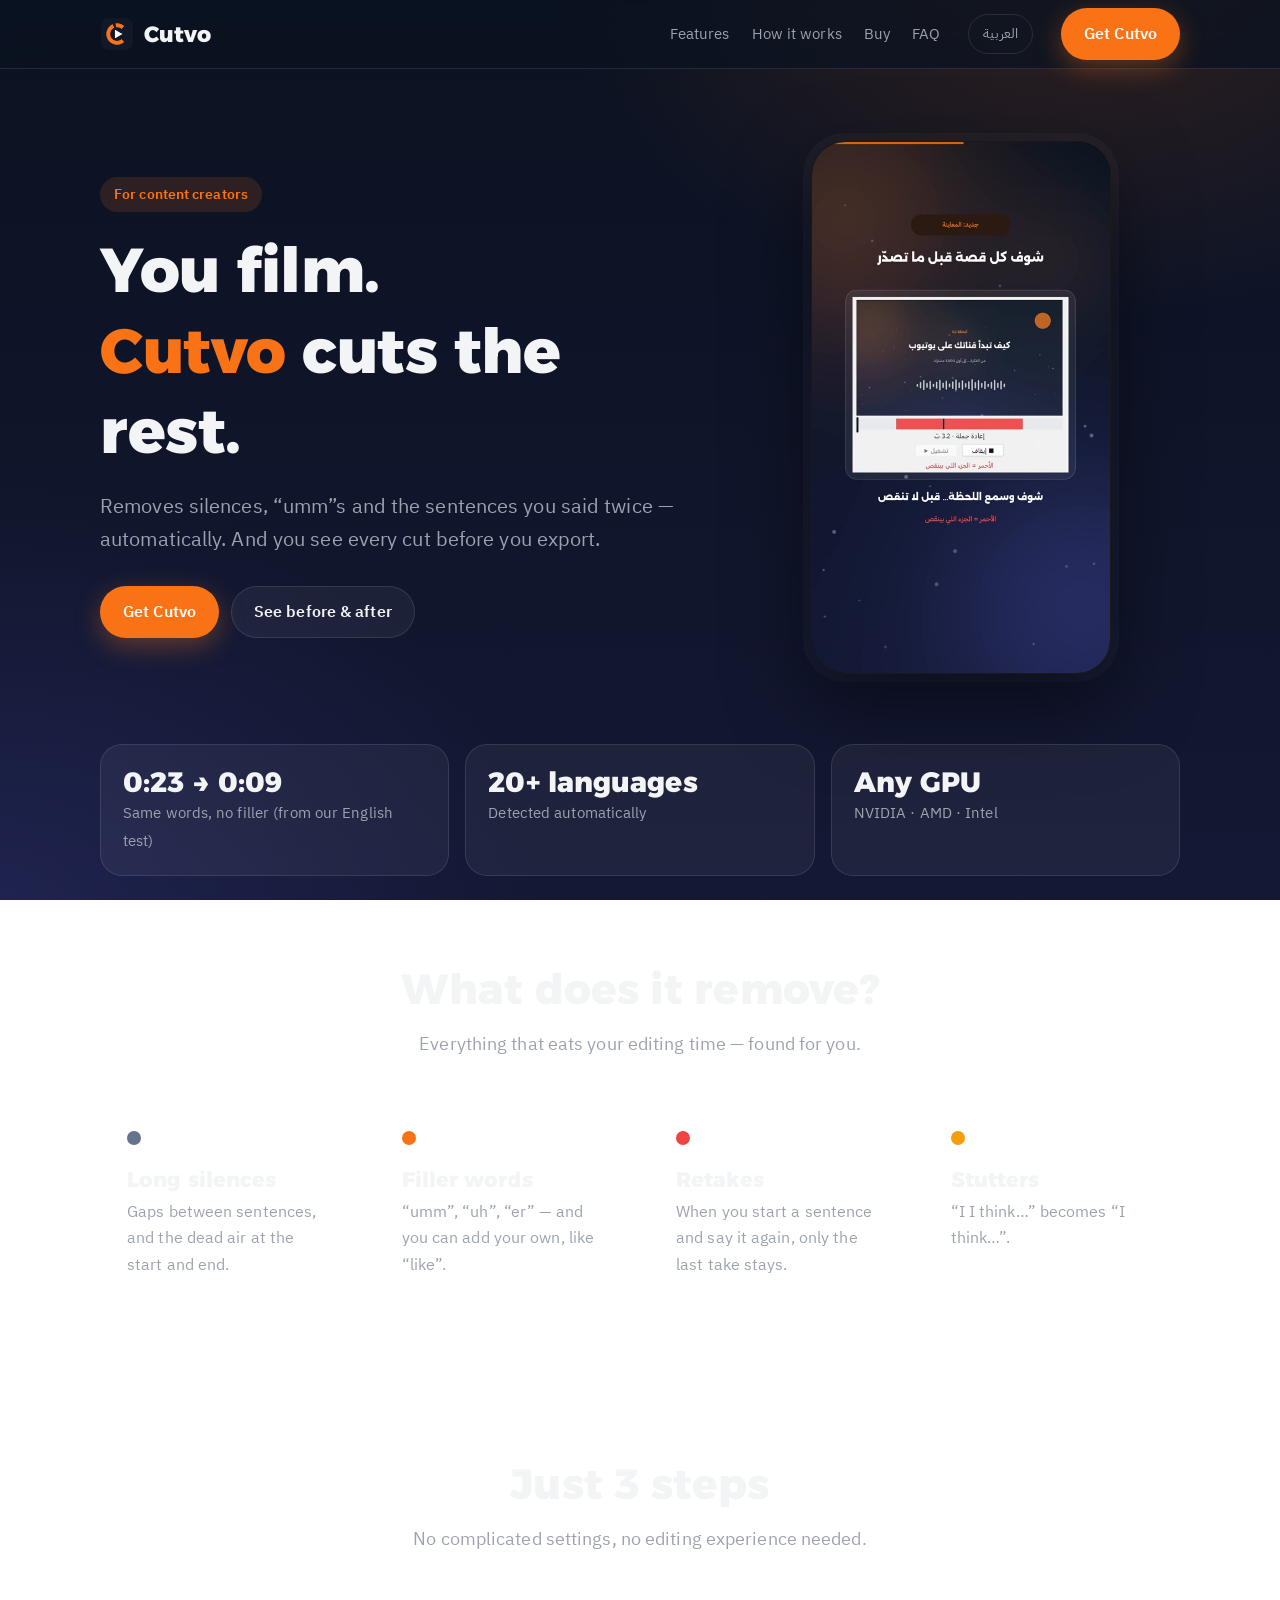
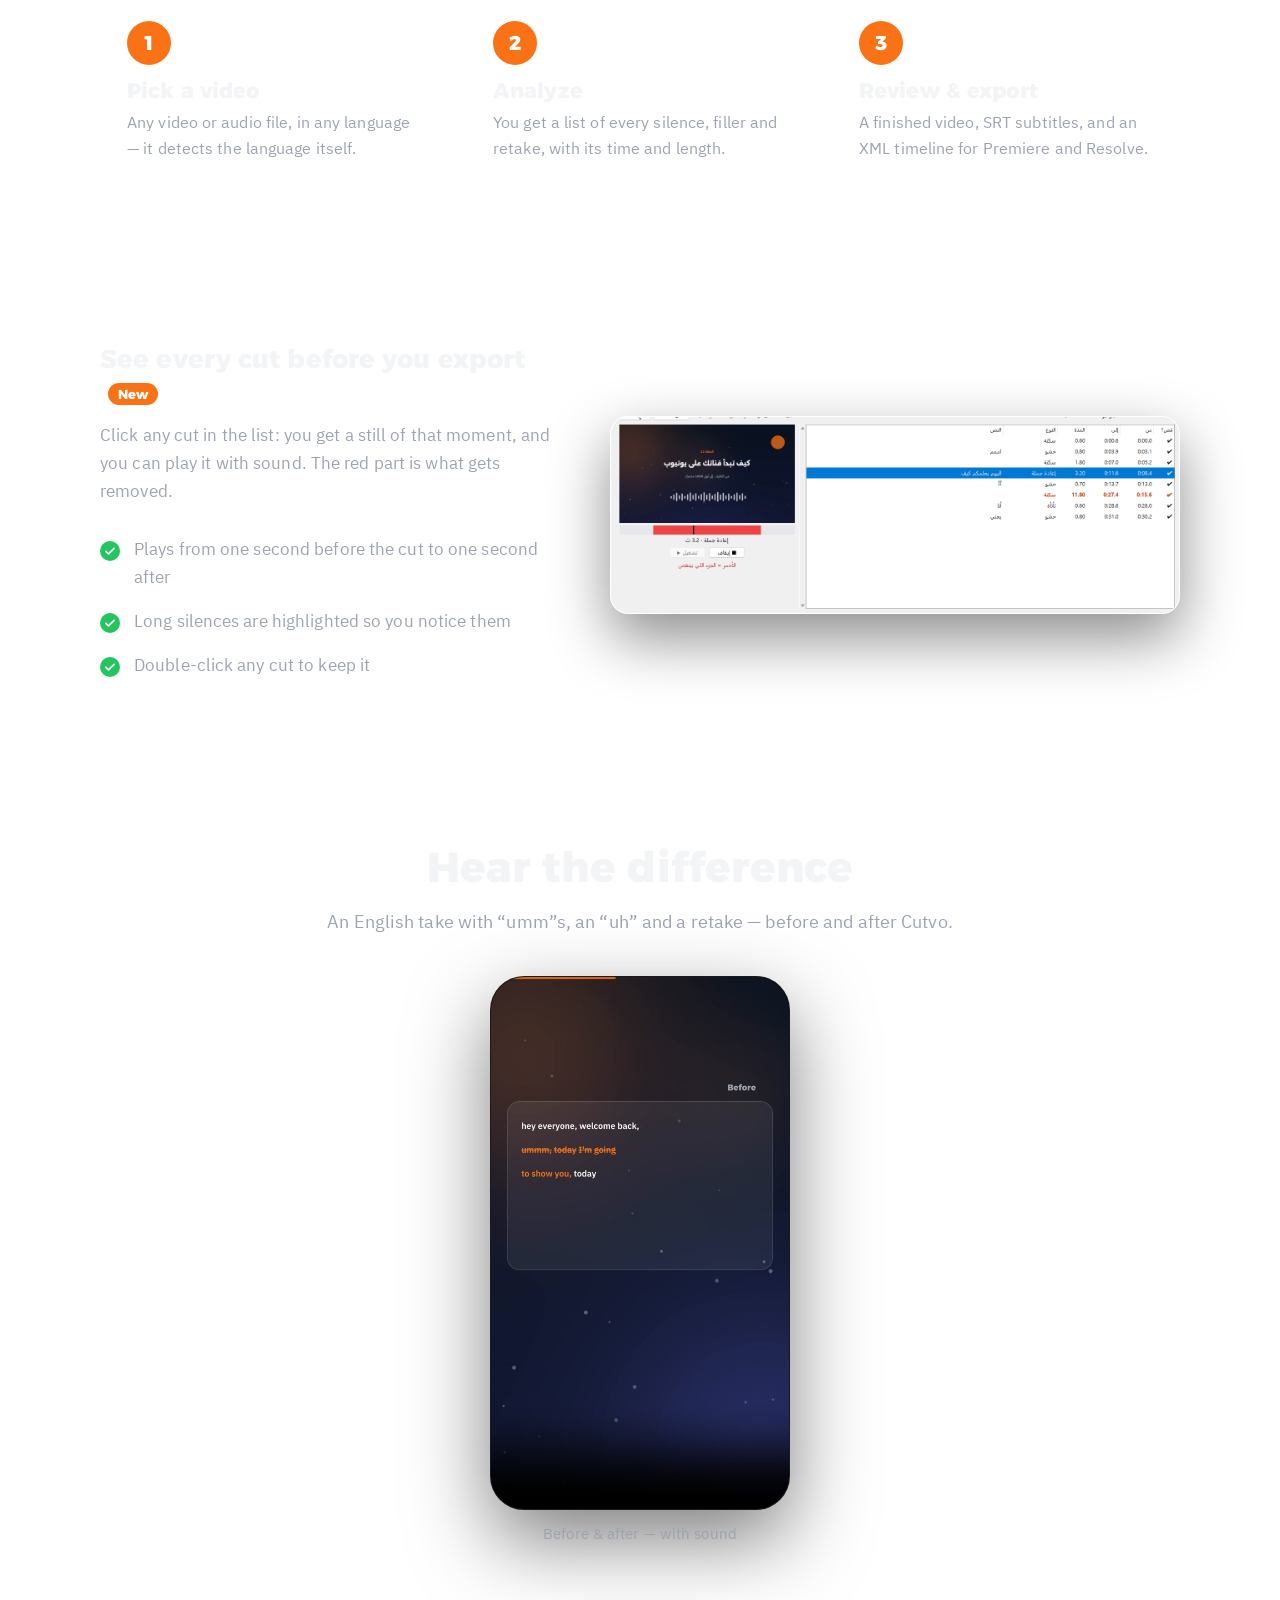
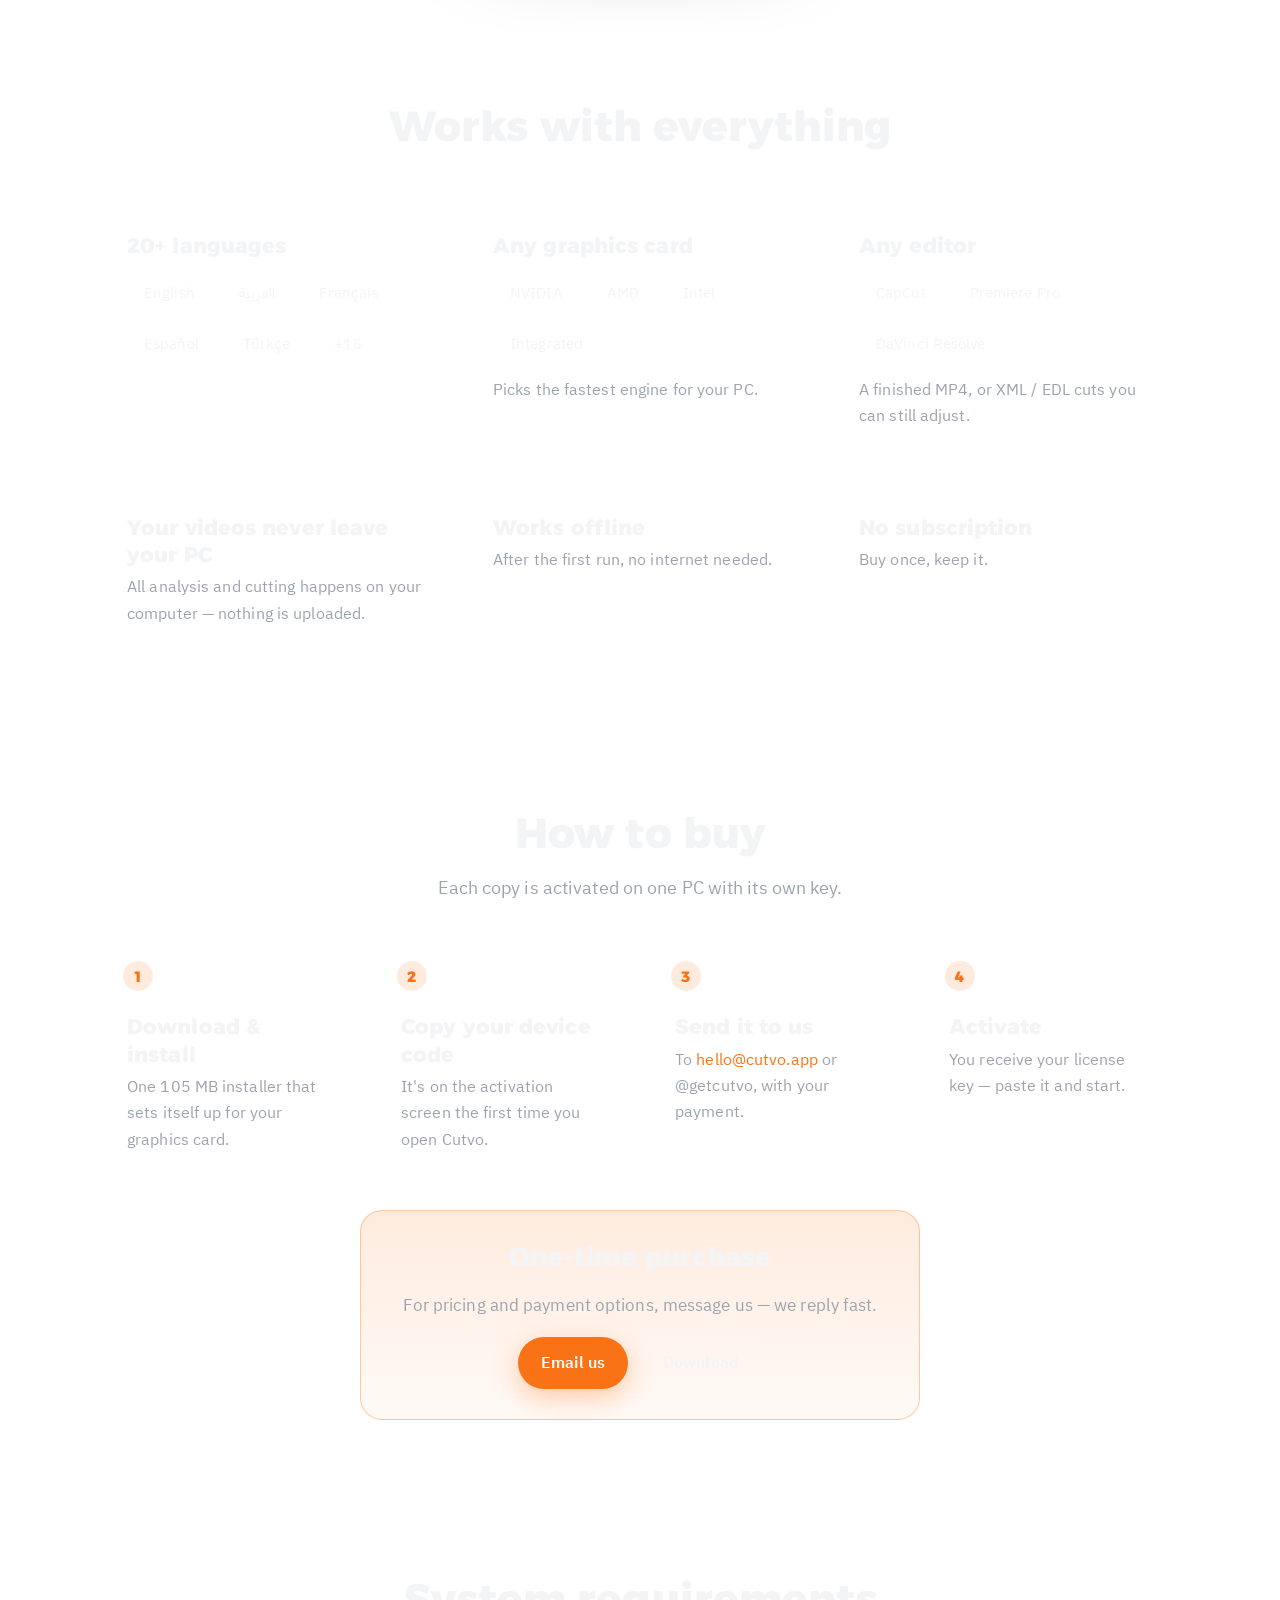
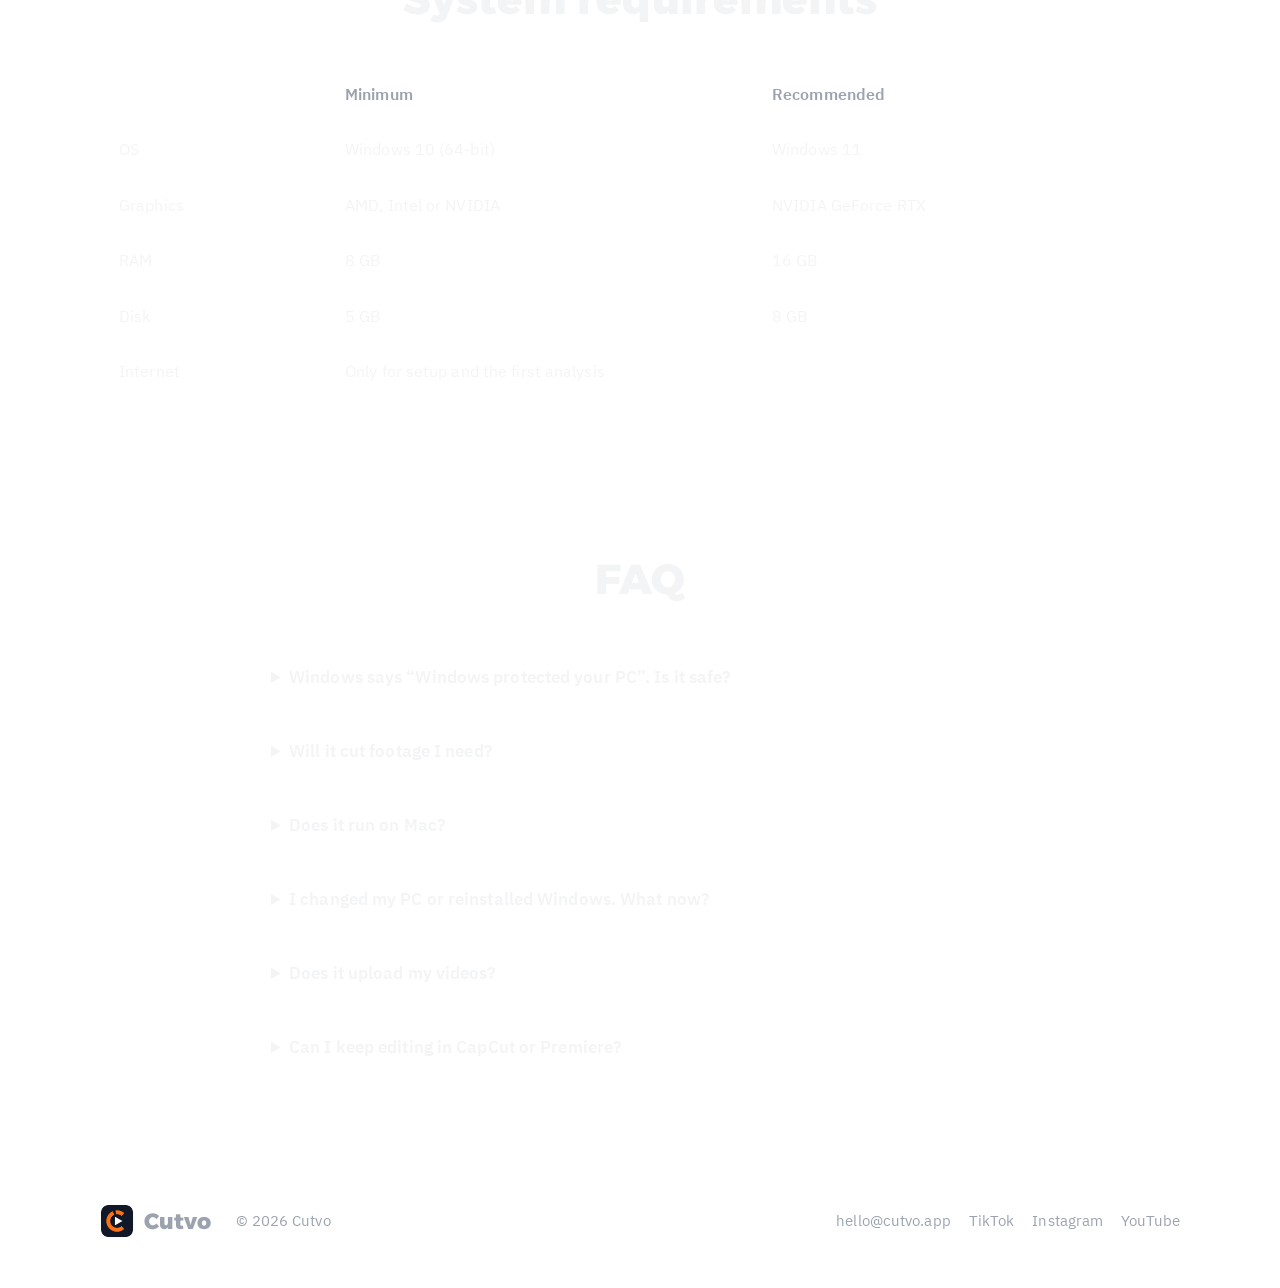
==== en/index.html @ 93240183 "Add files via upload" ====
<!doctype html>
<html lang="en" dir="ltr">
<head>
<meta charset="utf-8">
<meta name="viewport" content="width=device-width, initial-scale=1">
<title>Cutvo — Automatic Video Cutter</title>
<meta name="description" content="Cutvo removes silences, filler words and repeated takes from your videos automatically — and you review every cut before exporting. Windows, 20+ languages.">
<link rel="icon" href="../assets/img/favicon.png">
<meta property="og:title" content="Cutvo — Automatic Video Cutter">
<meta property="og:description" content="Removes silences, “umm”s and repeated takes from your videos automatically.">
<meta property="og:image" content="../assets/img/poster-full.jpg">
<link rel="stylesheet" href="../assets/site.css">
<link rel="alternate" hreflang="ar" href="https://cutvo.app/">
<link rel="alternate" hreflang="en" href="https://cutvo.app/en/">
<link rel="alternate" hreflang="x-default" href="https://cutvo.app/">
<style>
  /* Latin text reads tighter than Arabic */
  body { line-height: 1.65; letter-spacing: .1px; }
  .hero h1 { letter-spacing: -.5px; }
</style>
</head>
<body>

<header>
  <div class="wrap bar">
    <a class="brand" href="./"><img src="../assets/img/icon.png" alt="">Cutvo</a>
    <nav>
      <a href="#features">Features</a>
      <a href="#how">How it works</a>
      <a href="#buy">Buy</a>
      <a href="#faq">FAQ</a>
    </nav>
    <a class="lang" href="../" hreflang="ar" lang="ar" data-lang="ar">العربية</a>
    <a class="btn btn-primary" href="#buy">Get Cutvo</a>
  </div>
</header>

<main>
  <div class="wrap">
    <div class="hero">
      <div>
        <span class="badge">For content creators</span>
        <h1>You film.<br><span class="orange">Cutvo</span> cuts the rest.</h1>
        <p class="lead">Removes silences, “umm”s and the sentences you said twice — automatically. And you see every cut before you export.</p>
        <div class="cta">
          <a class="btn btn-primary" href="#buy">Get Cutvo</a>
          <a class="btn btn-ghost" href="#demo">See before &amp; after</a>
        </div>
      </div>
      <div class="phone">
        <video src="../assets/video/cutvo-full.mp4" poster="../assets/img/poster-full.jpg" autoplay muted loop playsinline></video>
      </div>
    </div>

    <div class="stats">
      <div class="stat"><b>0:23 → 0:09</b><span>Same words, no filler (from our English test)</span></div>
      <div class="stat"><b>20+ languages</b><span>Detected automatically</span></div>
      <div class="stat"><b>Any GPU</b><span>NVIDIA · AMD · Intel</span></div>
    </div>
  </div>

  <section id="features">
    <div class="wrap">
      <div class="head">
        <h2>What does it remove?</h2>
        <p>Everything that eats your editing time — found for you.</p>
      </div>
      <div class="grid g4">
        <div class="card"><span class="dot" style="background:var(--slate)"></span><h3>Long silences</h3><p>Gaps between sentences, and the dead air at the start and end.</p></div>
        <div class="card"><span class="dot" style="background:var(--orange)"></span><h3>Filler words</h3><p>“umm”, “uh”, “er” — and you can add your own, like “like”.</p></div>
        <div class="card"><span class="dot" style="background:var(--red)"></span><h3>Retakes</h3><p>When you start a sentence and say it again, only the last take stays.</p></div>
        <div class="card"><span class="dot" style="background:#f59e0b"></span><h3>Stutters</h3><p>“I I think…” becomes “I think…”.</p></div>
      </div>
    </div>
  </section>

  <section id="how">
    <div class="wrap">
      <div class="head">
        <h2>Just 3 steps</h2>
        <p>No complicated settings, no editing experience needed.</p>
      </div>
      <div class="grid g3 steps">
        <div class="card"><div class="num">1</div><h3>Pick a video</h3><p>Any video or audio file, in any language — it detects the language itself.</p></div>
        <div class="card"><div class="num">2</div><h3>Analyze</h3><p>You get a list of every silence, filler and retake, with its time and length.</p></div>
        <div class="card"><div class="num">3</div><h3>Review &amp; export</h3><p>A finished video, SRT subtitles, and an XML timeline for Premiere and Resolve.</p></div>
      </div>
    </div>
  </section>

  <section>
    <div class="wrap feature">
      <div>
        <h2>See every cut before you export <span class="new">New</span></h2>
        <p class="muted" style="margin-top:14px">Click any cut in the list: you get a still of that moment, and you can play it with sound. The red part is what gets removed.</p>
        <ul class="ticks">
          <li>Plays from one second before the cut to one second after</li>
          <li>Long silences are highlighted so you notice them</li>
          <li>Double-click any cut to keep it</li>
        </ul>
      </div>
      <div class="shot"><img src="../assets/img/app-preview.png" alt="The cut preview inside Cutvo" loading="lazy"></div>
    </div>
  </section>

  <section id="demo">
    <div class="wrap">
      <div class="head">
        <h2>Hear the difference</h2>
        <p>An English take with “umm”s, an “uh” and a retake — before and after Cutvo.</p>
      </div>
      <div class="videos">
        <figure>
          <div class="phone"><video src="../assets/video/cutvo-languages.mp4" poster="../assets/img/poster-languages.jpg" controls playsinline preload="none"></video></div>
          <figcaption>Before &amp; after — with sound</figcaption>
        </figure>
      </div>
    </div>
  </section>

  <section>
    <div class="wrap">
      <div class="head"><h2>Works with everything</h2></div>
      <div class="grid g3">
        <div class="card"><h3>20+ languages</h3><div class="chips"><span class="chip">English</span><span class="chip">العربية</span><span class="chip">Français</span><span class="chip">Español</span><span class="chip">Türkçe</span><span class="chip">+15</span></div></div>
        <div class="card"><h3>Any graphics card</h3><div class="chips"><span class="chip">NVIDIA</span><span class="chip">AMD</span><span class="chip">Intel</span><span class="chip">Integrated</span></div><p style="margin-top:12px">Picks the fastest engine for your PC.</p></div>
        <div class="card"><h3>Any editor</h3><div class="chips"><span class="chip">CapCut</span><span class="chip">Premiere Pro</span><span class="chip">DaVinci Resolve</span></div><p style="margin-top:12px">A finished MP4, or XML / EDL cuts you can still adjust.</p></div>
      </div>
      <div class="grid g3" style="margin-top:18px">
        <div class="card"><h3>Your videos never leave your PC</h3><p>All analysis and cutting happens on your computer — nothing is uploaded.</p></div>
        <div class="card"><h3>Works offline</h3><p>After the first run, no internet needed.</p></div>
        <div class="card"><h3>No subscription</h3><p>Buy once, keep it.</p></div>
      </div>
    </div>
  </section>

  <section id="buy">
    <div class="wrap">
      <div class="head">
        <h2>How to buy</h2>
        <p>Each copy is activated on one PC with its own key.</p>
      </div>
      <div class="buy">
        <div class="card"><h3>Download &amp; install</h3><p>One 105 MB installer that sets itself up for your graphics card.</p></div>
        <div class="card"><h3>Copy your device code</h3><p>It's on the activation screen the first time you open Cutvo.</p></div>
        <div class="card"><h3>Send it to us</h3><p>To <a class="orange" href="mailto:hello@cutvo.app">hello@cutvo.app</a> or @getcutvo, with your payment.</p></div>
        <div class="card"><h3>Activate</h3><p>You receive your license key — paste it and start.</p></div>
      </div>
      <div class="price">
        <h3>One-time purchase</h3>
        <p class="muted">For pricing and payment options, message us — we reply fast.</p>
        <div class="cta" style="justify-content:center;margin-top:16px">
          <a class="btn btn-primary" href="mailto:hello@cutvo.app?subject=Cutvo%20order">Email us</a>
          <a class="btn btn-ghost" href="https://github.com/cutvo/cutvo/releases/latest/download/Cutvo-Setup.exe">Download</a>
        </div>
      </div>
    </div>
  </section>

  <section>
    <div class="wrap">
      <div class="head"><h2>System requirements</h2></div>
      <table>
        <tr><th></th><th>Minimum</th><th>Recommended</th></tr>
        <tr><td>OS</td><td>Windows 10 (64-bit)</td><td>Windows 11</td></tr>
        <tr><td>Graphics</td><td>AMD, Intel or NVIDIA</td><td>NVIDIA GeForce RTX</td></tr>
        <tr><td>RAM</td><td>8 GB</td><td>16 GB</td></tr>
        <tr><td>Disk</td><td>5 GB</td><td>8 GB</td></tr>
        <tr><td>Internet</td><td colspan="2">Only for setup and the first analysis</td></tr>
      </table>
    </div>
  </section>

  <section id="faq">
    <div class="wrap" style="max-width:820px">
      <div class="head"><h2>FAQ</h2></div>
      <details><summary>Windows says “Windows protected your PC”. Is it safe?</summary><p>Yes. The message appears because Cutvo is new. Click “More info”, then “Run anyway”.</p></details>
      <details><summary>Will it cut footage I need?</summary><p>Cutvo only suggests cuts — you preview each one and can keep any of them before exporting.</p></details>
      <details><summary>Does it run on Mac?</summary><p>Windows 10 and 11 only, for now.</p></details>
      <details><summary>I changed my PC or reinstalled Windows. What now?</summary><p>Send us your new device code and we'll send a key for it.</p></details>
      <details><summary>Does it upload my videos?</summary><p>No. Everything happens on your PC. The internet is only used once, to download the speech-recognition model.</p></details>
      <details><summary>Can I keep editing in CapCut or Premiere?</summary><p>Of course — export the cut video (plus SRT subtitles), or an XML timeline for Premiere and Resolve.</p></details>
    </div>
  </section>
</main>

<footer>
  <div class="wrap foot">
    <a class="brand" href="./"><img src="../assets/img/icon.png" alt="">Cutvo</a>
    <span>© 2026 Cutvo</span>
    <div class="links">
      <a href="mailto:hello@cutvo.app">hello@cutvo.app</a>
      <a href="https://www.tiktok.com/@getcutvo" target="_blank" rel="noopener">TikTok</a>
      <a href="https://www.instagram.com/getcutvo" target="_blank" rel="noopener">Instagram</a>
      <a href="https://www.youtube.com/@getcutvo" target="_blank" rel="noopener">YouTube</a>
    </div>
  </div>
</footer>

<script>
  document.querySelectorAll("[data-lang]").forEach(function (a) {
    a.addEventListener("click", function () { try { localStorage.setItem("cutvo-lang", a.dataset.lang); } catch (e) {} });
  });
</script>
</body>
</html>
---- assets/site.css ----
@font-face { font-family: "Alexandria"; src: url("fonts/Alexandria-ExtraBold.ttf"); font-weight: 800; font-display: swap; }
@font-face { font-family: "Plex Arabic"; src: url("fonts/IBMPlexSansArabic-Regular.ttf"); font-weight: 400; font-display: swap; }
@font-face { font-family: "Plex Arabic"; src: url("fonts/IBMPlexSansArabic-SemiBold.ttf"); font-weight: 600; font-display: swap; }

:root {
  --bg: #0b1220; --bg2: #141834; --card: rgba(255,255,255,.05); --line: rgba(255,255,255,.10);
  --text: #f3f4f6; --muted: #9ca3af; --dim: #6b7280;
  --orange: #f97316; --orange-soft: rgba(249,115,22,.14); --green: #22c55e; --red: #ef4444; --slate: #64748b;
  --radius: 22px; --max: 1120px;
}
* { box-sizing: border-box; }
html { scroll-behavior: smooth; }
body {
  margin: 0; color: var(--text); font: 400 17px/1.75 "Plex Arabic", system-ui, sans-serif;
  background: radial-gradient(900px 600px at 85% -5%, rgba(249,115,22,.16), transparent 60%),
              radial-gradient(900px 700px at 0% 100%, rgba(99,102,241,.14), transparent 60%),
              linear-gradient(180deg, var(--bg), var(--bg2));
  background-attachment: fixed;
}
a { color: inherit; text-decoration: none; }
h1, h2, h3 { font-family: "Alexandria", "Plex Arabic", sans-serif; font-weight: 800; line-height: 1.3; margin: 0; }
.wrap { max-width: var(--max); margin: 0 auto; padding: 0 20px; }
.muted { color: var(--muted); }
.orange { color: var(--orange); }
.ltr { direction: ltr; unicode-bidi: isolate; display: inline-block; }

/* header */
header { position: sticky; top: 0; z-index: 10; backdrop-filter: blur(14px); background: rgba(11,18,32,.72);
         border-bottom: 1px solid var(--line); }
.bar { display: flex; align-items: center; gap: 28px; height: 68px; }
.brand { display: flex; align-items: center; gap: 10px; font: 800 22px "Alexandria"; }
.brand img { width: 34px; height: 34px; }
nav { display: flex; gap: 22px; margin-inline-start: auto; font-size: 15px; color: var(--muted); }
nav a:hover { color: var(--text); }
.btn { display: inline-flex; align-items: center; gap: 8px; padding: 12px 22px; border-radius: 999px;
       font-weight: 600; font-size: 16px; border: 1px solid transparent; transition: .2s; cursor: pointer; }
.btn-primary { background: var(--orange); color: #fff; box-shadow: 0 8px 26px rgba(249,115,22,.35); }
.btn-primary:hover { transform: translateY(-1px); box-shadow: 0 12px 30px rgba(249,115,22,.45); }
.btn-ghost { border-color: var(--line); background: var(--card); }
.btn-ghost:hover { border-color: rgba(255,255,255,.25); }

/* hero */
.hero { display: grid; grid-template-columns: 1.15fr .85fr; gap: 48px; align-items: center; padding: 72px 0 40px; }
.badge { display: inline-block; padding: 6px 14px; border-radius: 999px; background: var(--orange-soft);
         color: var(--orange); font-size: 14px; font-weight: 600; margin-bottom: 18px; }
.hero h1 { font-size: clamp(36px, 5.2vw, 62px); }
.hero p.lead { font-size: 20px; color: var(--muted); margin: 18px 0 30px; max-width: 34em; }
.cta { display: flex; gap: 12px; flex-wrap: wrap; }
.phone { justify-self: center; width: min(300px, 80vw); aspect-ratio: 9/16; border-radius: 34px; overflow: hidden;
         border: 1px solid var(--line); box-shadow: 0 30px 80px rgba(0,0,0,.5), 0 0 0 8px rgba(255,255,255,.03); background: #000; }
.phone video { width: 100%; height: 100%; object-fit: cover; display: block; }

.stats { display: grid; grid-template-columns: repeat(3, 1fr); gap: 16px; margin: 30px 0 10px; }
.stat { padding: 20px 22px; border-radius: var(--radius); background: var(--card); border: 1px solid var(--line); }
.stat b { display: block; font: 800 28px "Alexandria"; }
.stat span { color: var(--muted); font-size: 15px; }

section { padding: 76px 0; }
.head { text-align: center; max-width: 720px; margin: 0 auto 40px; }
.head h2 { font-size: clamp(28px, 3.6vw, 42px); }
.head p { color: var(--muted); margin: 12px 0 0; font-size: 18px; }

.grid { display: grid; gap: 18px; }
.g4 { grid-template-columns: repeat(4, 1fr); }
.g3 { grid-template-columns: repeat(3, 1fr); }
.g2 { grid-template-columns: repeat(2, 1fr); }
.card { padding: 26px; border-radius: var(--radius); background: var(--card); border: 1px solid var(--line); }
.card h3 { font-size: 21px; margin: 12px 0 6px; }
.card p { margin: 0; color: var(--muted); font-size: 16px; }
.dot { width: 14px; height: 14px; border-radius: 50%; display: inline-block; }

.steps .num { width: 44px; height: 44px; border-radius: 50%; background: var(--orange); color: #fff;
              display: grid; place-items: center; font: 800 20px "Alexandria"; }

.feature { display: grid; grid-template-columns: .9fr 1.1fr; gap: 44px; align-items: center; }
.shot { border-radius: 18px; overflow: hidden; border: 1px solid var(--line); box-shadow: 0 24px 60px rgba(0,0,0,.45); }
.shot img { display: block; width: 100%; height: auto; }
.ticks { list-style: none; padding: 0; margin: 22px 0 0; }
.ticks li { padding: 8px 0; padding-inline-start: 34px; position: relative; color: var(--muted); }
.ticks li::before { content: ""; position: absolute; inset-inline-start: 0; top: 13px; width: 20px; height: 20px;
                    border-radius: 50%; background: var(--green) url("data:image/svg+xml,%3Csvg xmlns='http://www.w3.org/2000/svg' viewBox='0 0 24 24'%3E%3Cpath d='M5 12.5l4.5 4.5L19 7.5' fill='none' stroke='white' stroke-width='3' stroke-linecap='round' stroke-linejoin='round'/%3E%3C/svg%3E") center/14px no-repeat; }
.new { background: var(--orange); color: #fff; font-size: 13px; padding: 3px 10px; border-radius: 999px; vertical-align: middle; margin-inline-start: 8px; }

.chips { display: flex; flex-wrap: wrap; gap: 10px; margin-top: 14px; }
.chip { padding: 7px 16px; border-radius: 999px; background: rgba(255,255,255,.06); border: 1px solid var(--line); font-size: 15px; }

.videos { display: flex; gap: 28px; justify-content: center; flex-wrap: wrap; }
.videos figure { margin: 0; text-align: center; }
.videos figcaption { color: var(--muted); margin-top: 12px; font-size: 15px; }

.buy { display: grid; grid-template-columns: repeat(4, 1fr); gap: 16px; counter-reset: s; }
.buy .card { position: relative; padding-top: 58px; }
.buy .card::before { counter-increment: s; content: counter(s); position: absolute; top: 18px; inset-inline-start: 22px;
                     width: 30px; height: 30px; border-radius: 50%; background: var(--orange-soft); color: var(--orange);
                     display: grid; place-items: center; font: 800 15px "Alexandria"; }
.price { margin: 30px auto 0; max-width: 560px; text-align: center; padding: 30px; border-radius: var(--radius);
         background: linear-gradient(180deg, rgba(249,115,22,.14), rgba(249,115,22,.04)); border: 1px solid rgba(249,115,22,.35); }
.price h3 { font-size: 26px; }

table { width: 100%; border-collapse: collapse; overflow: hidden; border-radius: var(--radius); background: var(--card); border: 1px solid var(--line); }
th, td { padding: 14px 18px; text-align: start; border-bottom: 1px solid var(--line); font-size: 16px; }
th { color: var(--muted); font-weight: 600; }
tr:last-child td { border-bottom: 0; }

details { border: 1px solid var(--line); background: var(--card); border-radius: 16px; padding: 16px 20px; margin-bottom: 12px; }
summary { cursor: pointer; font-weight: 600; font-size: 17px; }
details p { color: var(--muted); margin: 10px 0 0; }

footer { border-top: 1px solid var(--line); padding: 36px 0 50px; color: var(--muted); font-size: 15px; }
.foot { display: flex; gap: 24px; align-items: center; flex-wrap: wrap; }
.foot .links { display: flex; gap: 18px; margin-inline-start: auto; flex-wrap: wrap; }
.foot a:hover { color: var(--text); }

@media (max-width: 900px) {
  nav { display: none; }
  .hero, .feature { grid-template-columns: 1fr; }
  .hero { padding-top: 44px; text-align: center; }
  .hero p.lead { margin-inline: auto; }
  .cta { justify-content: center; }
  .g4, .buy { grid-template-columns: repeat(2, 1fr); }
  .g3 { grid-template-columns: 1fr; }
}
@media (max-width: 560px) {
  body { font-size: 16px; }
  .g4, .g2, .buy, .stats { grid-template-columns: 1fr; }
  .bar .btn { padding: 9px 16px; font-size: 14px; }
  section { padding: 56px 0; }
}

/* language switch */
.lang { font-size: 14px; color: var(--muted); padding: 7px 14px; border: 1px solid var(--line); border-radius: 999px; }
.lang:hover { color: var(--text); border-color: rgba(255,255,255,.25); }
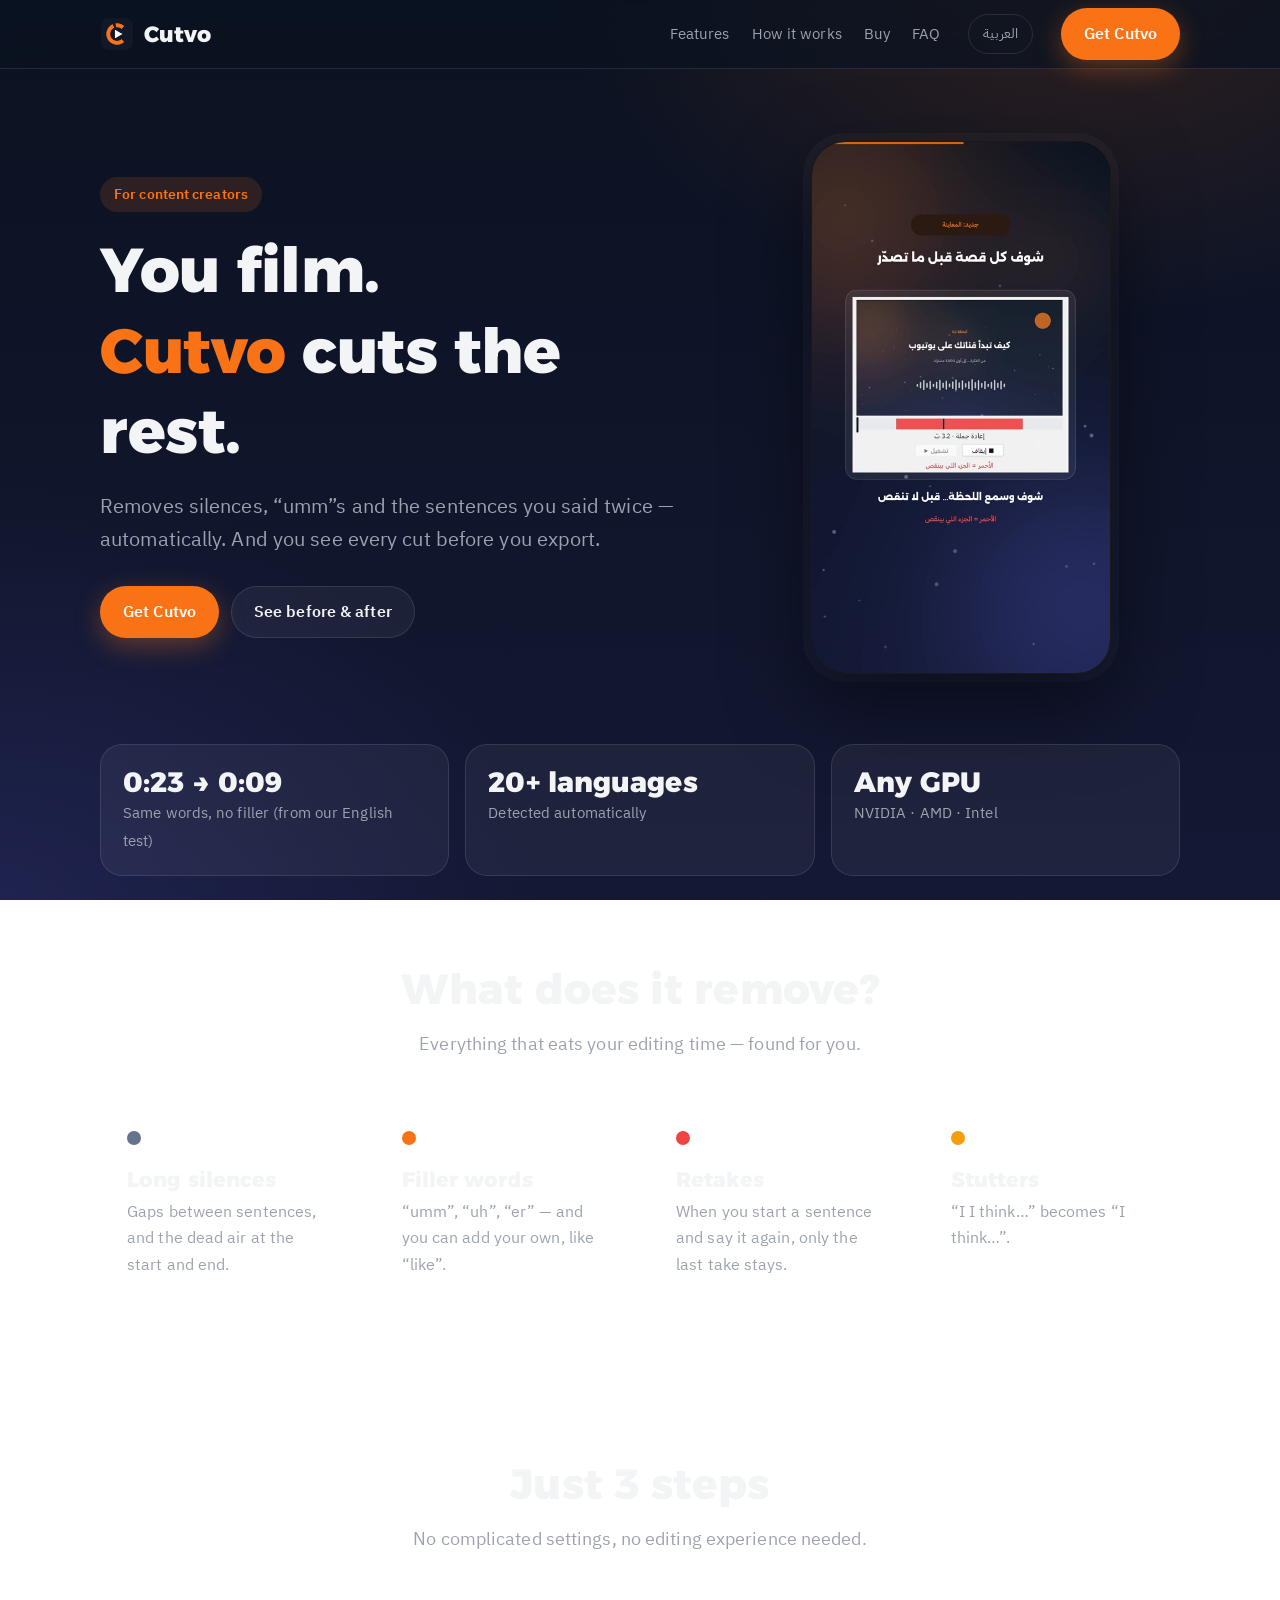
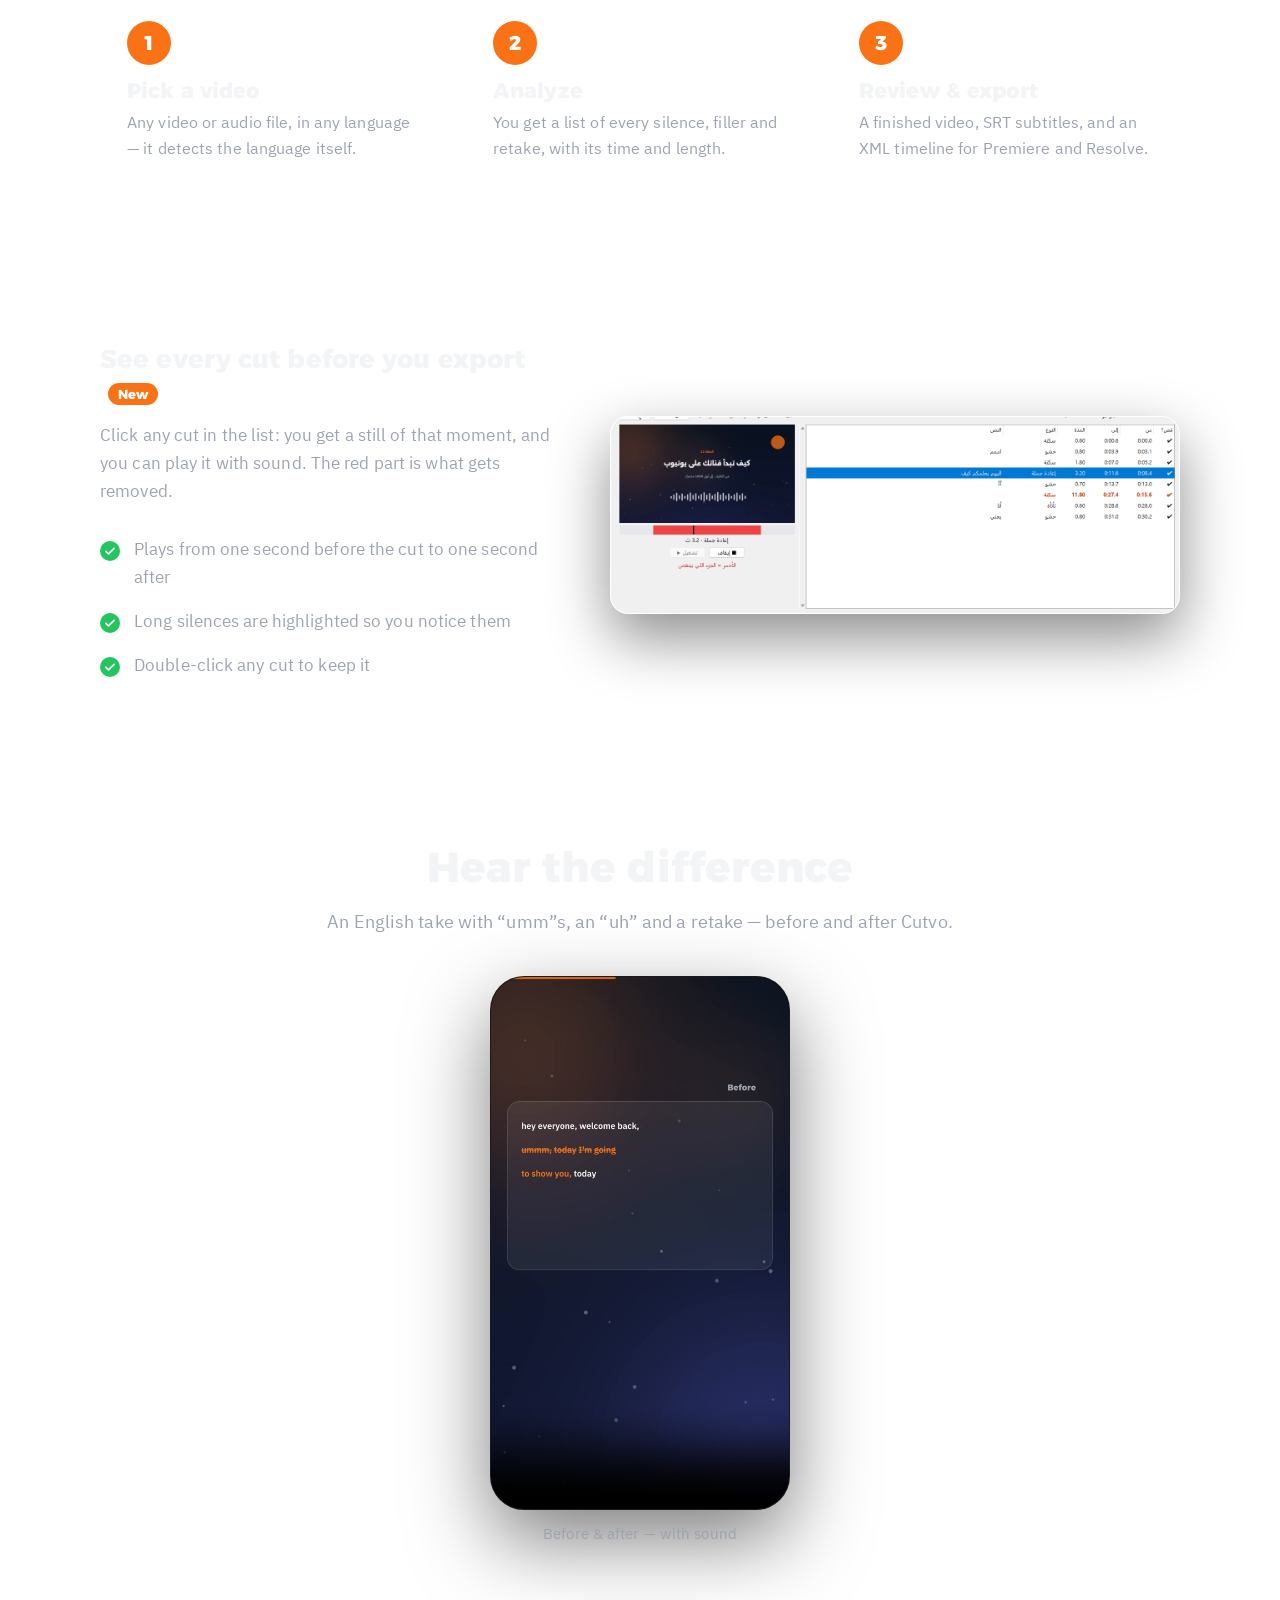
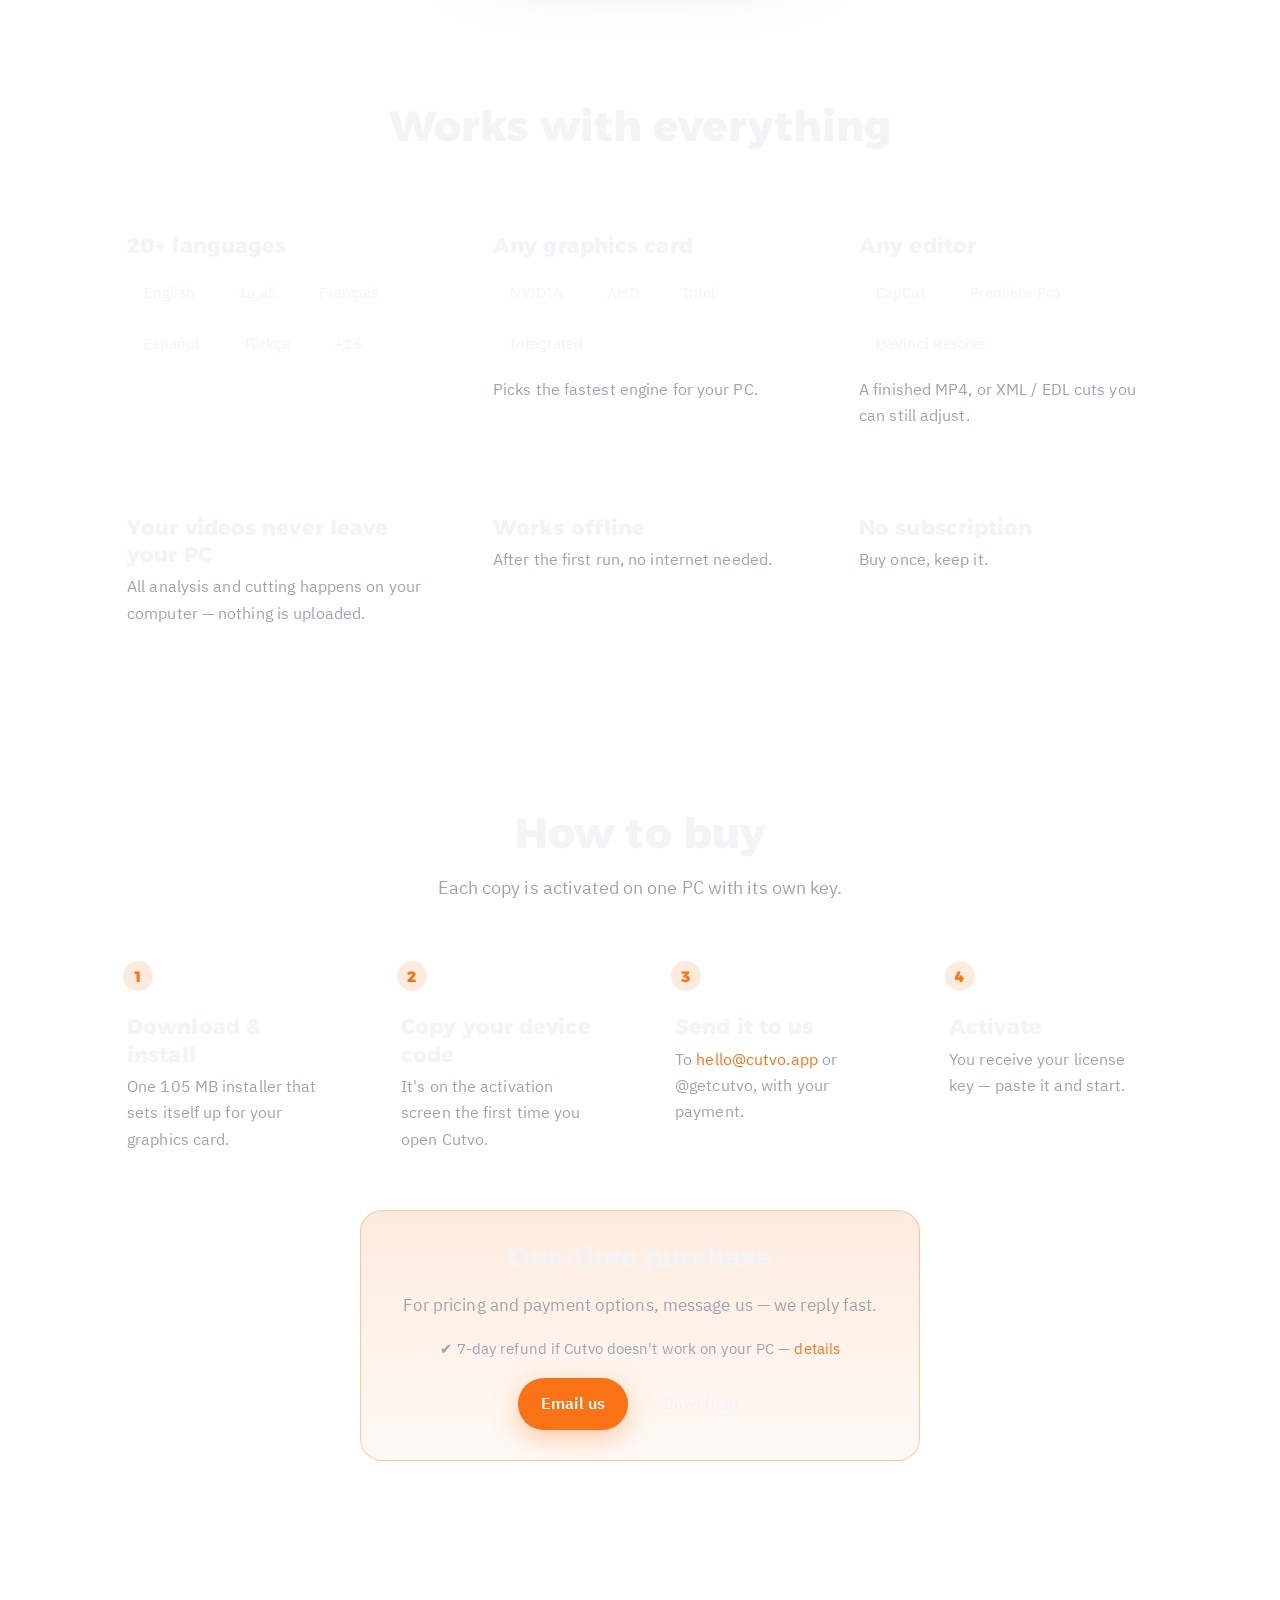
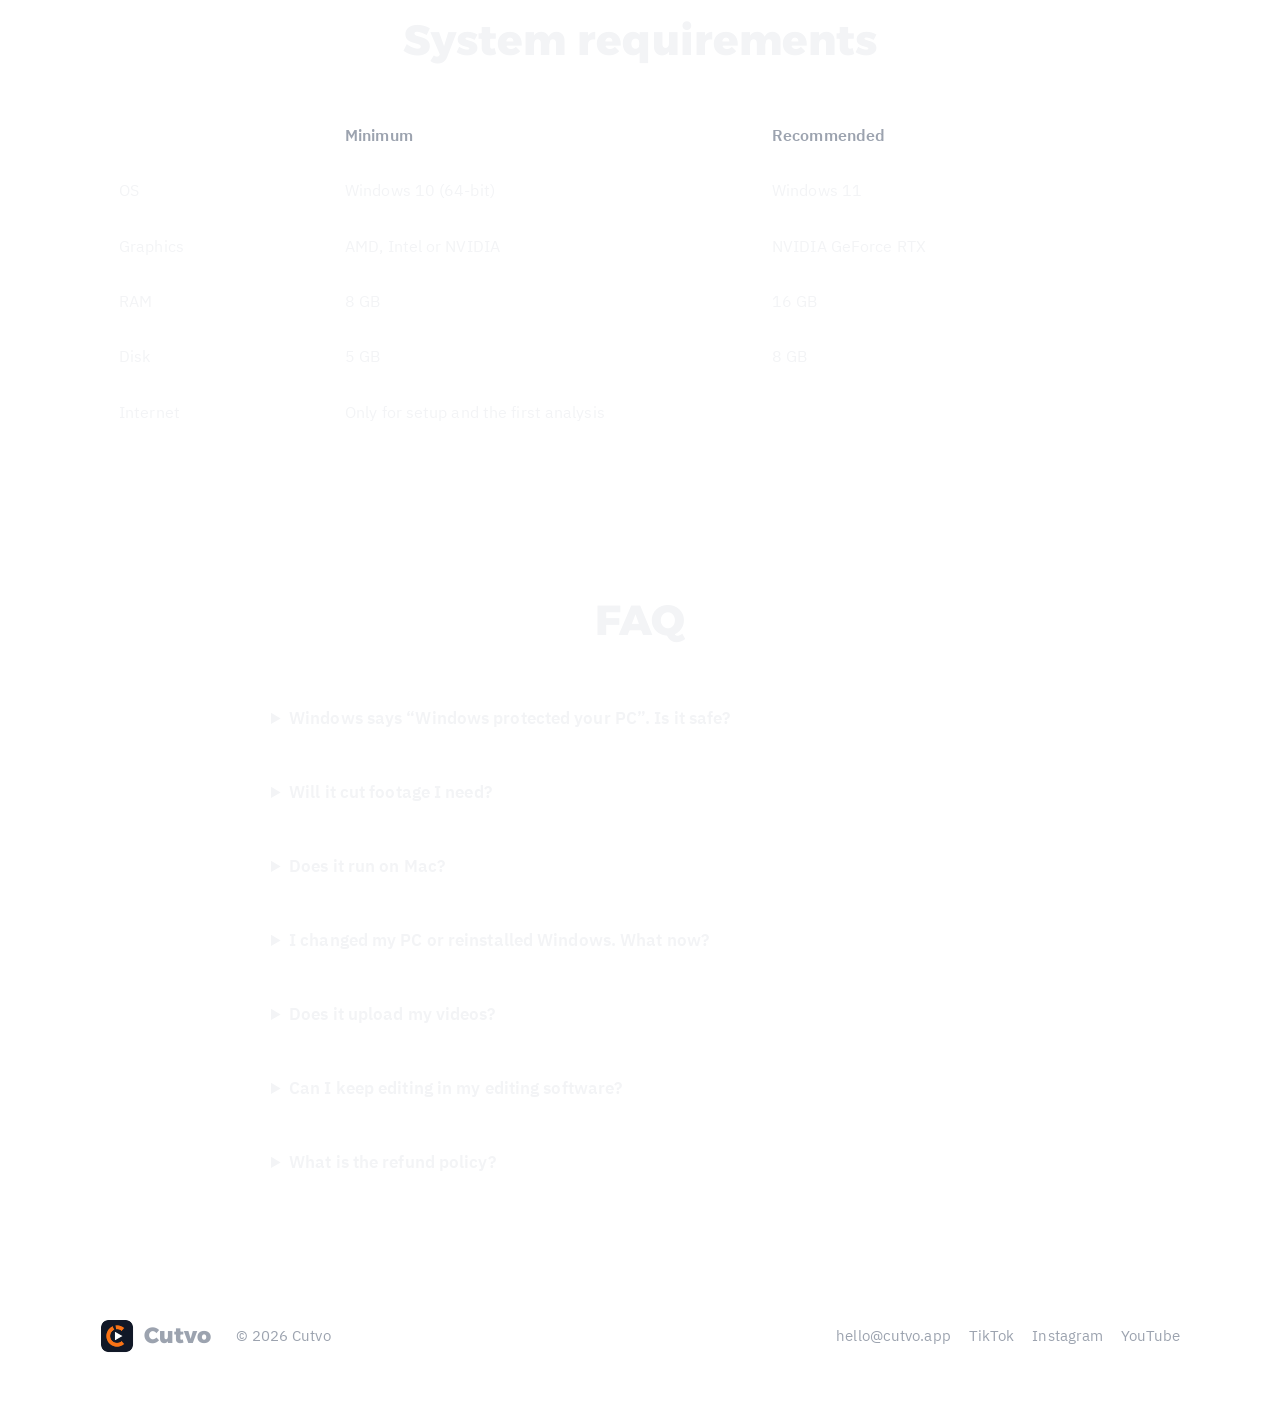
==== commit 44d5d658: "Add files via upload" ====
--- a/en/index.html
+++ b/en/index.html
@@ -149,6 +149,7 @@
       <div class="price">
         <h3>One-time purchase</h3>
         <p class="muted">For pricing and payment options, message us — we reply fast.</p>
+        <p class="muted" style="font-size:15px;margin-top:6px">✔ 7-day refund if Cutvo doesn't work on your PC — <a class="orange" href="#refund">details</a></p>
         <div class="cta" style="justify-content:center;margin-top:16px">
           <a class="btn btn-primary" href="mailto:hello@cutvo.app?subject=Cutvo%20order">Email us</a>
           <a class="btn btn-ghost" href="https://github.com/cutvo/cutvo/releases/latest/download/Cutvo-Setup.exe">Download</a>
@@ -177,9 +178,20 @@
       <details><summary>Windows says “Windows protected your PC”. Is it safe?</summary><p>Yes. The message appears because Cutvo is new. Click “More info”, then “Run anyway”.</p></details>
       <details><summary>Will it cut footage I need?</summary><p>Cutvo only suggests cuts — you preview each one and can keep any of them before exporting.</p></details>
       <details><summary>Does it run on Mac?</summary><p>Windows 10 and 11 only, for now.</p></details>
-      <details><summary>I changed my PC or reinstalled Windows. What now?</summary><p>Send us your new device code and we'll send a key for it.</p></details>
+      <details><summary>I changed my PC or reinstalled Windows. What now?</summary><p>Send us your new device code and we'll send a key for it. Once the new PC is activated, <b>the old key is cancelled automatically</b> and Cutvo stops on the old PC the next time it goes online — a license works on one PC only, never two at once. Moving is free twice a year, then a small fee applies.</p></details>
       <details><summary>Does it upload my videos?</summary><p>No. Everything happens on your PC. The internet is only used once, to download the speech-recognition model.</p></details>
-      <details><summary>Can I keep editing in CapCut or Premiere?</summary><p>Of course — export the cut video (plus SRT subtitles), or an XML timeline for Premiere and Resolve.</p></details>
+      <details><summary>Can I keep editing in my editing software?</summary><p>Of course. Cutvo exports:</p>
+        <ul class="ticks">
+          <li><b>A cut MP4 + SRT subtitles</b> — open it in any editor: CapCut, Premiere Pro, DaVinci Resolve, Final Cut Pro, Filmora, Vegas, and mobile apps like VN and InShot.</li>
+          <li><b>An XML timeline</b> — open it in Premiere Pro or DaVinci Resolve to get your original footage with every cut as a separate clip you can undo.</li>
+          <li><b>An EDL</b> — for editors that read cut lists, like DaVinci Resolve, Avid and Vegas.</li>
+        </ul></details>
+      <details id="refund"><summary>What is the refund policy?</summary><p>If Cutvo doesn't work on your PC, email <a class="orange" href="mailto:hello@cutvo.app">hello@cutvo.app</a> within <b>7 days</b> of purchase. We'll try to fix it with you first; if we can't, you get a full refund.</p>
+        <ul class="ticks">
+          <li>A refund <b>cancels your license key</b>, and Cutvo stops working on your PC.</li>
+          <li>Refunds don't cover a change of mind once Cutvo works, or requests after 7 days.</li>
+          <li>Before buying, check the system requirements and the before/after video on this page.</li>
+        </ul></details>
     </div>
   </section>
 </main>
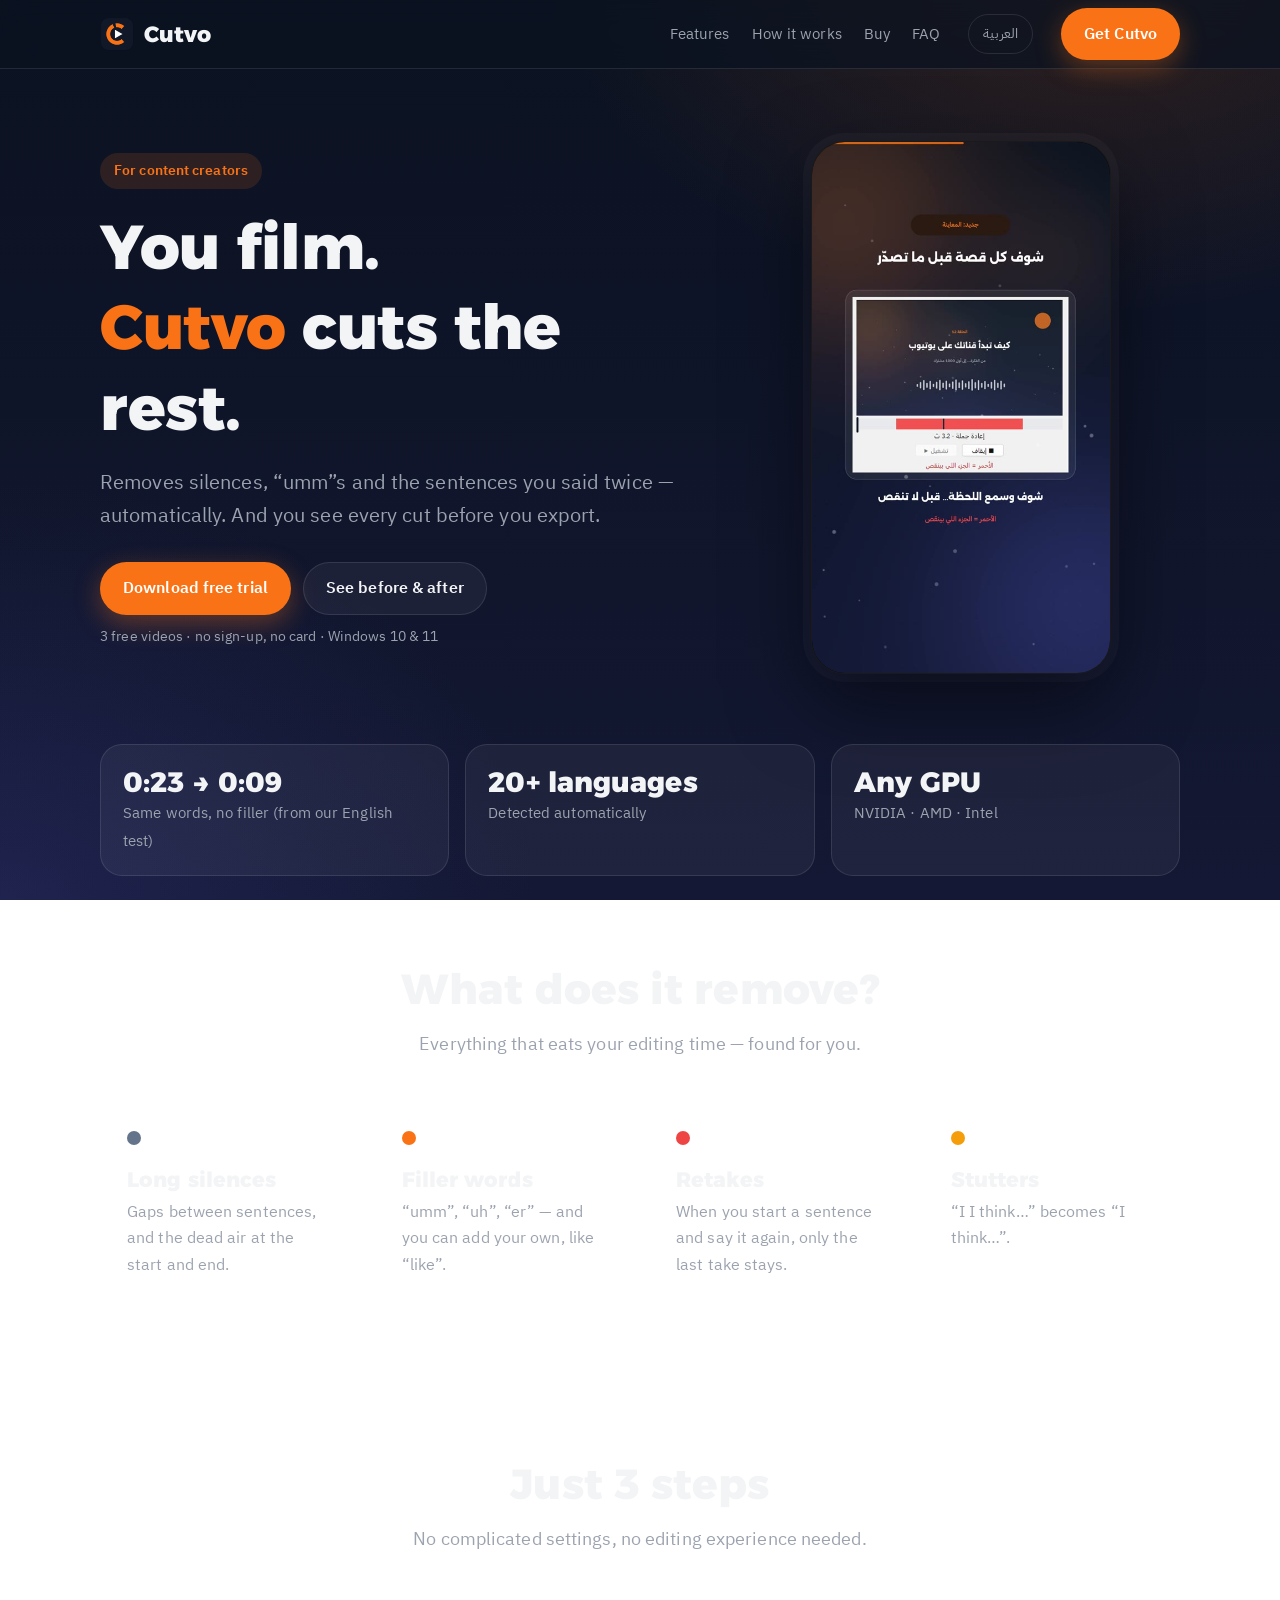
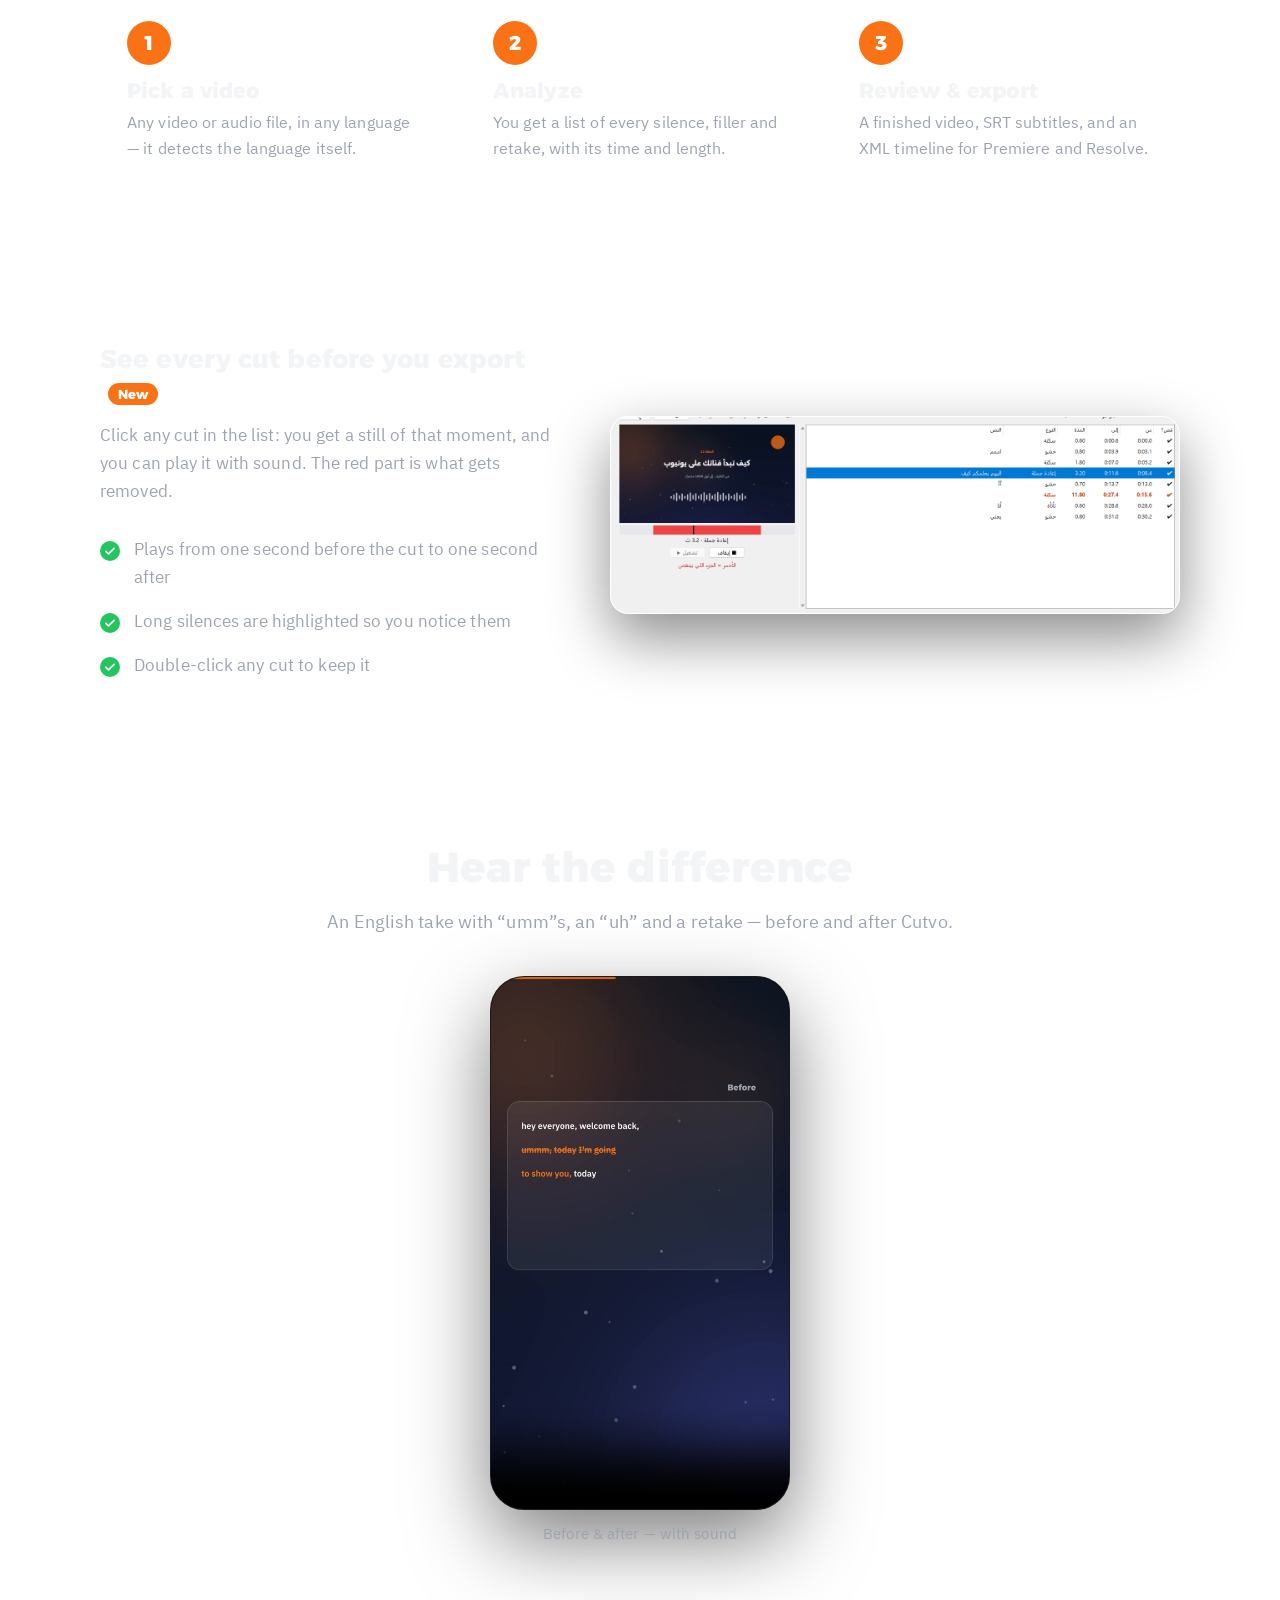
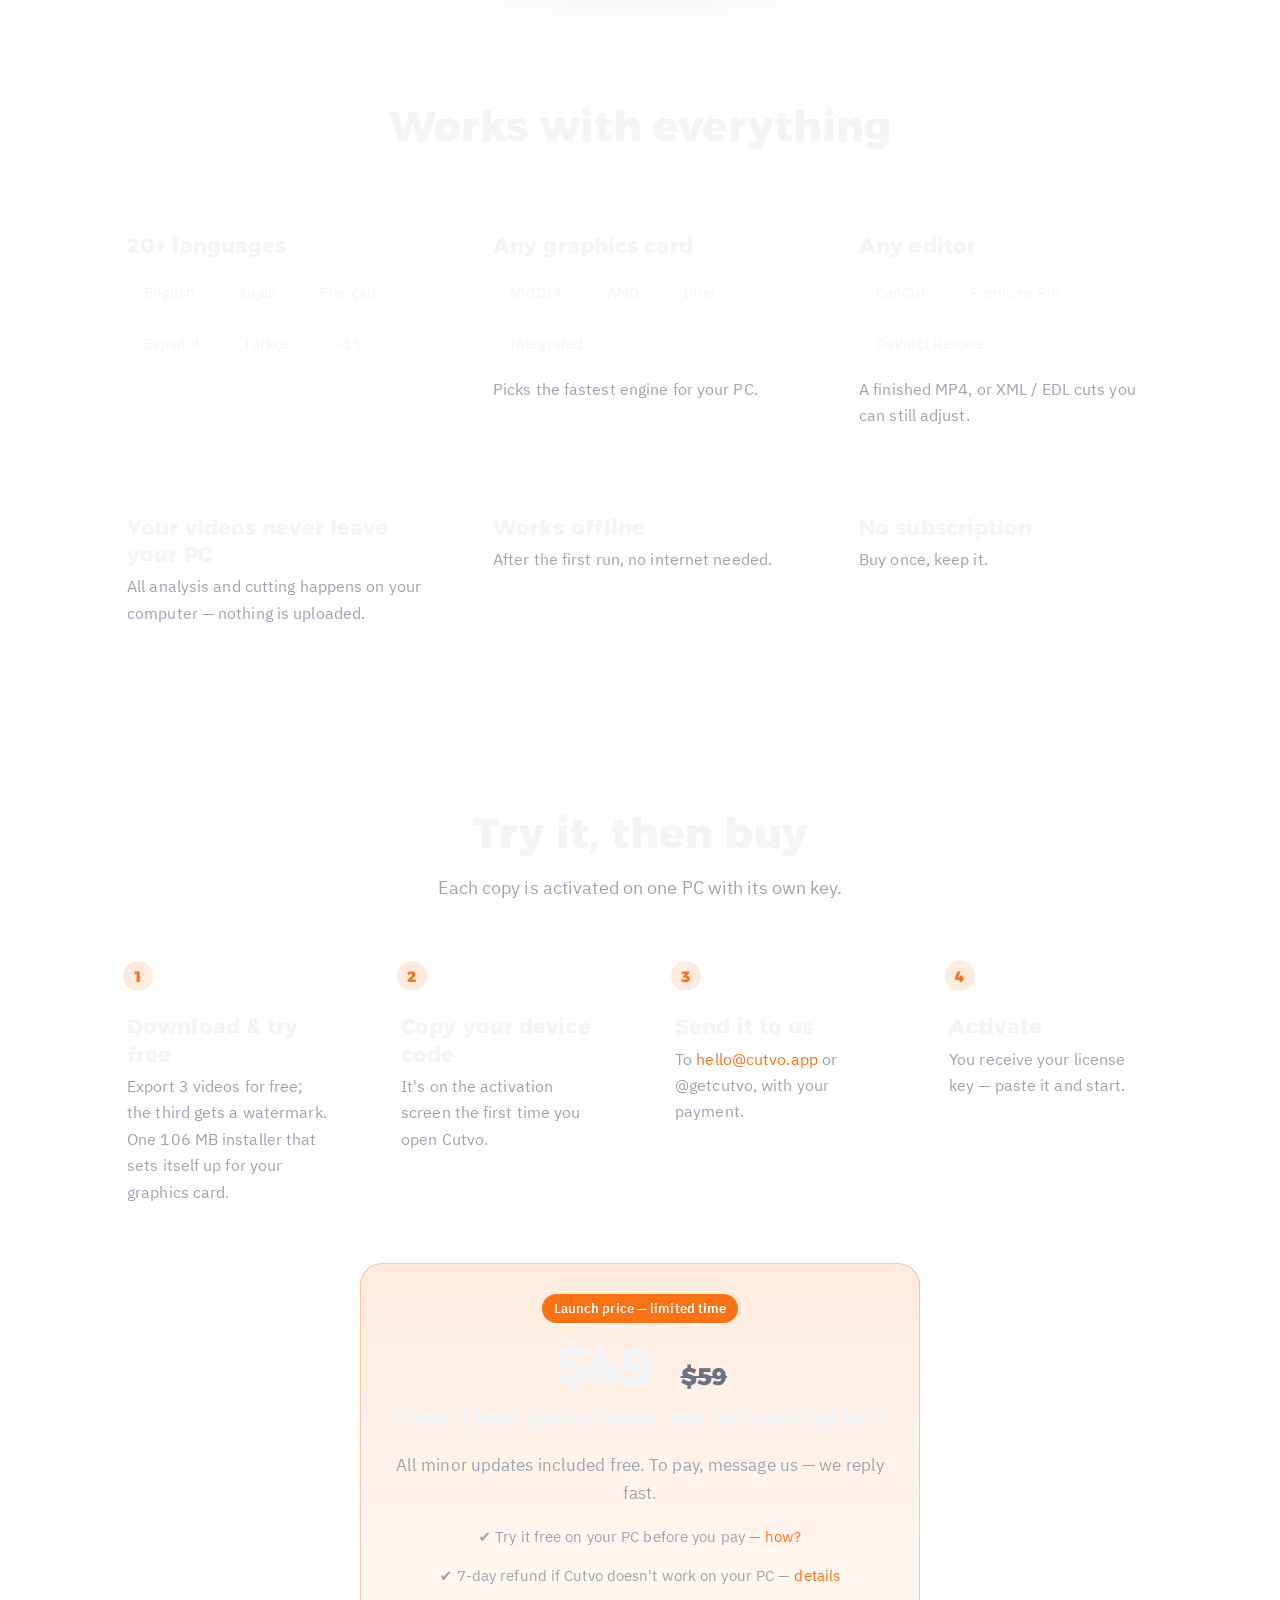
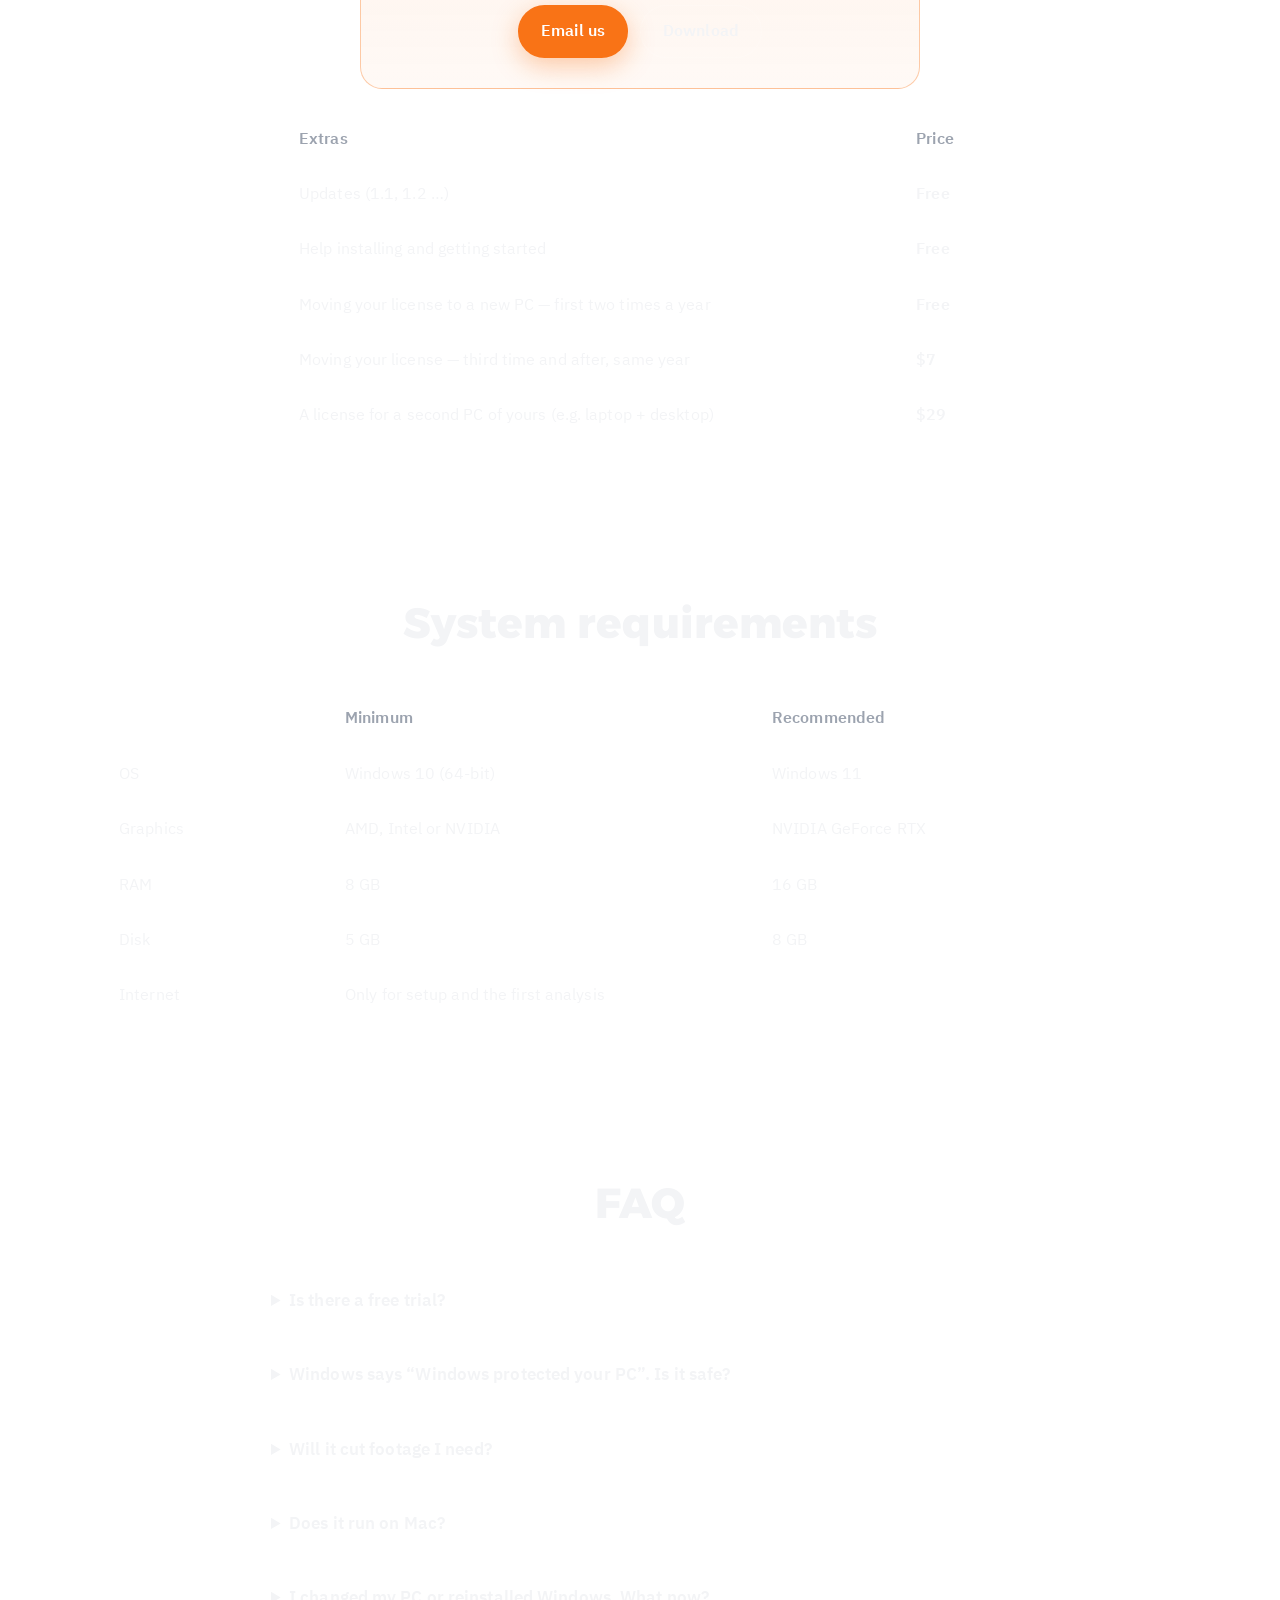
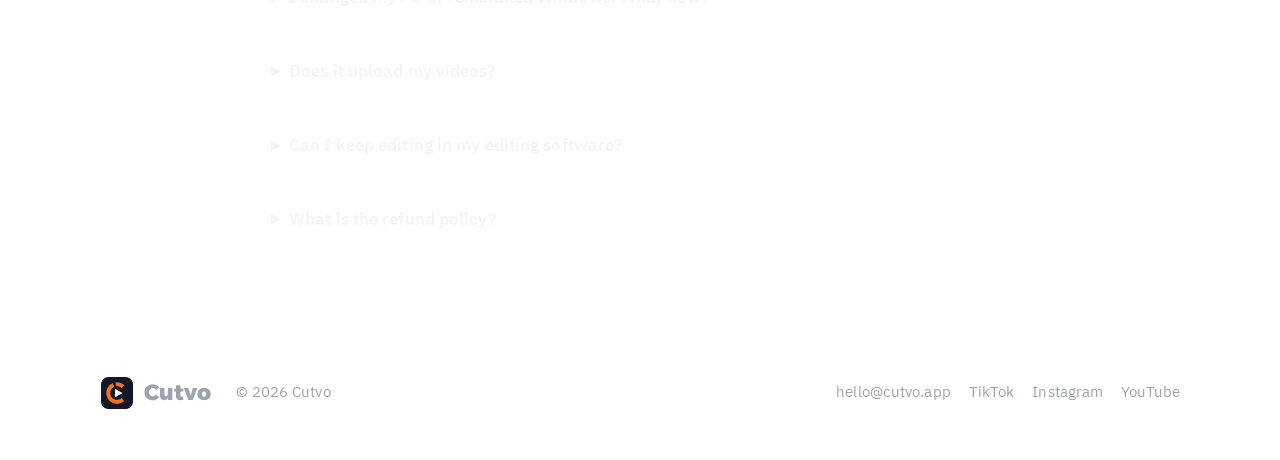
==== commit 31a0b50c: "Add files via upload" ====
--- a/en/index.html
+++ b/en/index.html
@@ -43,9 +43,10 @@
         <h1>You film.<br><span class="orange">Cutvo</span> cuts the rest.</h1>
         <p class="lead">Removes silences, “umm”s and the sentences you said twice — automatically. And you see every cut before you export.</p>
         <div class="cta">
-          <a class="btn btn-primary" href="#buy">Get Cutvo</a>
+          <a class="btn btn-primary" href="https://github.com/cutvo/cutvo/releases/latest/download/Cutvo-Setup.exe">Download free trial</a>
           <a class="btn btn-ghost" href="#demo">See before &amp; after</a>
         </div>
+        <p class="muted" style="font-size:14px;margin-top:10px">3 free videos · no sign-up, no card · Windows 10 &amp; 11</p>
       </div>
       <div class="phone">
         <video src="../assets/video/cutvo-full.mp4" poster="../assets/img/poster-full.jpg" autoplay muted loop playsinline></video>
@@ -137,24 +138,35 @@
   <section id="buy">
     <div class="wrap">
       <div class="head">
-        <h2>How to buy</h2>
+        <h2>Try it, then buy</h2>
         <p>Each copy is activated on one PC with its own key.</p>
       </div>
       <div class="buy">
-        <div class="card"><h3>Download &amp; install</h3><p>One 105 MB installer that sets itself up for your graphics card.</p></div>
+        <div class="card"><h3>Download &amp; try free</h3><p>Export 3 videos for free; the third gets a watermark. One 106 MB installer that sets itself up for your graphics card.</p></div>
         <div class="card"><h3>Copy your device code</h3><p>It's on the activation screen the first time you open Cutvo.</p></div>
         <div class="card"><h3>Send it to us</h3><p>To <a class="orange" href="mailto:hello@cutvo.app">hello@cutvo.app</a> or @getcutvo, with your payment.</p></div>
         <div class="card"><h3>Activate</h3><p>You receive your license key — paste it and start.</p></div>
       </div>
       <div class="price">
-        <h3>One-time purchase</h3>
-        <p class="muted">For pricing and payment options, message us — we reply fast.</p>
+        <span class="launch">Launch price — limited time</span>
+        <div class="amount">$49 <s>$59</s></div>
+        <h3>One-time purchase, no subscription</h3>
+        <p class="muted">All minor updates included free. To pay, message us — we reply fast.</p>
+        <p class="muted" style="font-size:15px;margin-top:6px">✔ Try it free on your PC before you pay — <a class="orange" href="#trial">how?</a></p>
         <p class="muted" style="font-size:15px;margin-top:6px">✔ 7-day refund if Cutvo doesn't work on your PC — <a class="orange" href="#refund">details</a></p>
         <div class="cta" style="justify-content:center;margin-top:16px">
           <a class="btn btn-primary" href="mailto:hello@cutvo.app?subject=Cutvo%20order">Email us</a>
           <a class="btn btn-ghost" href="https://github.com/cutvo/cutvo/releases/latest/download/Cutvo-Setup.exe">Download</a>
         </div>
       </div>
+      <table class="extras">
+        <tr><th>Extras</th><th>Price</th></tr>
+        <tr><td>Updates (1.1, 1.2 …)</td><td>Free</td></tr>
+        <tr><td>Help installing and getting started</td><td>Free</td></tr>
+        <tr><td>Moving your license to a new PC — first two times a year</td><td>Free</td></tr>
+        <tr><td>Moving your license — third time and after, same year</td><td>$7</td></tr>
+        <tr><td>A license for a second PC of yours (e.g. laptop + desktop)</td><td>$29</td></tr>
+      </table>
     </div>
   </section>
 
@@ -175,10 +187,17 @@
   <section id="faq">
     <div class="wrap" style="max-width:820px">
       <div class="head"><h2>FAQ</h2></div>
+      <details id="trial"><summary>Is there a free trial?</summary><p>Yes. Download and install Cutvo, and use it without a key:</p>
+        <ul class="ticks">
+          <li>Analyze, review and preview cuts <b>as much as you like</b>.</li>
+          <li>Export <b>3 videos for free</b> — the first two in full, the third with the Cutvo watermark.</li>
+          <li>Exporting the same video again doesn't count.</li>
+          <li>Like it? Send us your device code from the “Activate Cutvo” button and we'll send your key.</li>
+        </ul></details>
       <details><summary>Windows says “Windows protected your PC”. Is it safe?</summary><p>Yes. The message appears because Cutvo is new. Click “More info”, then “Run anyway”.</p></details>
       <details><summary>Will it cut footage I need?</summary><p>Cutvo only suggests cuts — you preview each one and can keep any of them before exporting.</p></details>
       <details><summary>Does it run on Mac?</summary><p>Windows 10 and 11 only, for now.</p></details>
-      <details><summary>I changed my PC or reinstalled Windows. What now?</summary><p>Send us your new device code and we'll send a key for it. Once the new PC is activated, <b>the old key is cancelled automatically</b> and Cutvo stops on the old PC the next time it goes online — a license works on one PC only, never two at once. Moving is free twice a year, then a small fee applies.</p></details>
+      <details><summary>I changed my PC or reinstalled Windows. What now?</summary><p>Send us your new device code and we'll send a key for it. Once the new PC is activated, <b>the old key is cancelled automatically</b> and Cutvo stops on the old PC the next time it goes online — a license works on one PC only, never two at once. Moving is free twice a year, then $7 each time.</p></details>
       <details><summary>Does it upload my videos?</summary><p>No. Everything happens on your PC. The internet is only used once, to download the speech-recognition model.</p></details>
       <details><summary>Can I keep editing in my editing software?</summary><p>Of course. Cutvo exports:</p>
         <ul class="ticks">
@@ -190,7 +209,7 @@
         <ul class="ticks">
           <li>A refund <b>cancels your license key</b>, and Cutvo stops working on your PC.</li>
           <li>Refunds don't cover a change of mind once Cutvo works, or requests after 7 days.</li>
-          <li>Before buying, check the system requirements and the before/after video on this page.</li>
+          <li>Before buying, try Cutvo free on your PC to make sure it works.</li>
         </ul></details>
     </div>
   </section>
--- a/assets/site.css
+++ b/assets/site.css
@@ -96,6 +96,12 @@
 .price { margin: 30px auto 0; max-width: 560px; text-align: center; padding: 30px; border-radius: var(--radius);
          background: linear-gradient(180deg, rgba(249,115,22,.14), rgba(249,115,22,.04)); border: 1px solid rgba(249,115,22,.35); }
 .price h3 { font-size: 26px; }
+.amount { font: 900 54px/1.1 "Alexandria", sans-serif; color: var(--text); margin: 14px 0 4px; }
+.amount small { font-size: 20px; font-weight: 700; color: var(--muted); }
+.amount s { font-size: 24px; color: var(--dim); font-weight: 700; margin-inline-start: 10px; }
+.launch { display: inline-block; padding: 4px 12px; border-radius: 999px; background: var(--orange); color: #fff; font-size: 13px; font-weight: 700; }
+.extras { max-width: 720px; margin: 22px auto 0; }
+.extras td:last-child { white-space: nowrap; color: var(--text); font-weight: 600; }
 
 table { width: 100%; border-collapse: collapse; overflow: hidden; border-radius: var(--radius); background: var(--card); border: 1px solid var(--line); }
 th, td { padding: 14px 18px; text-align: start; border-bottom: 1px solid var(--line); font-size: 16px; }
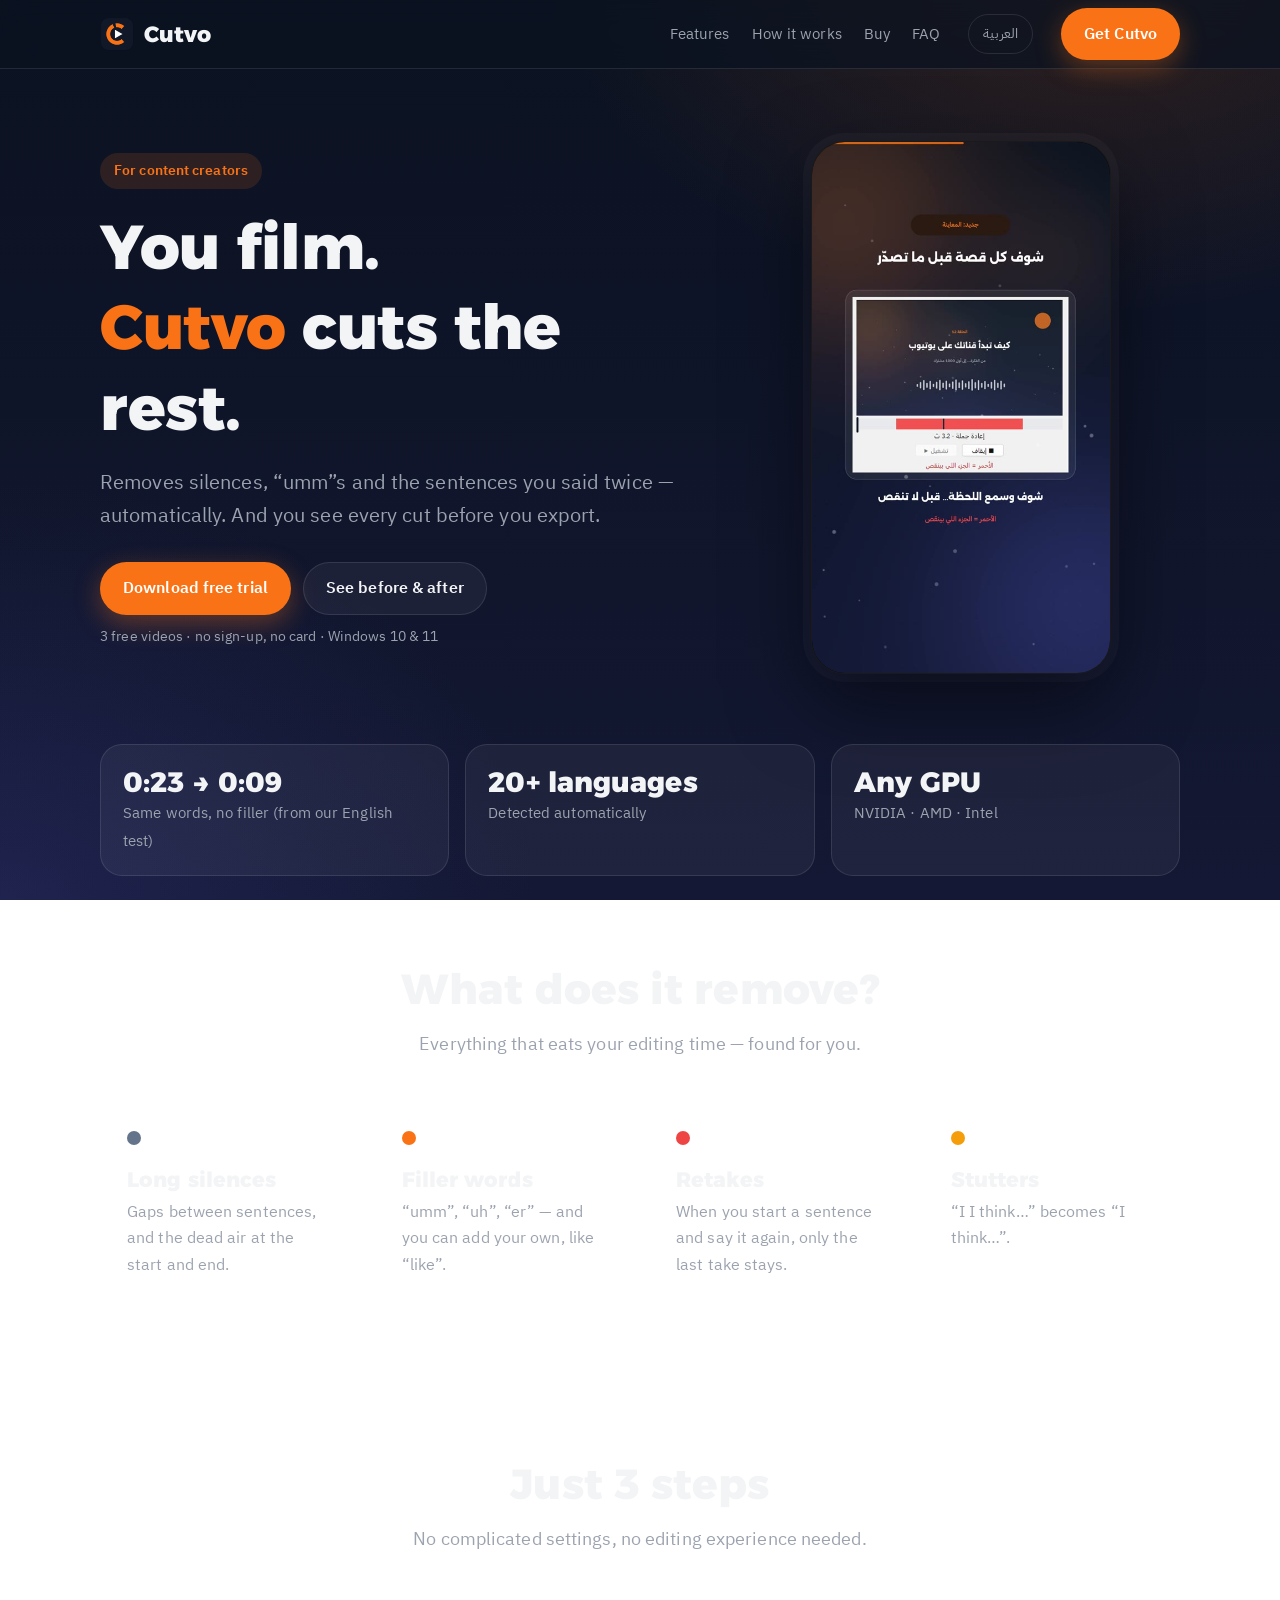
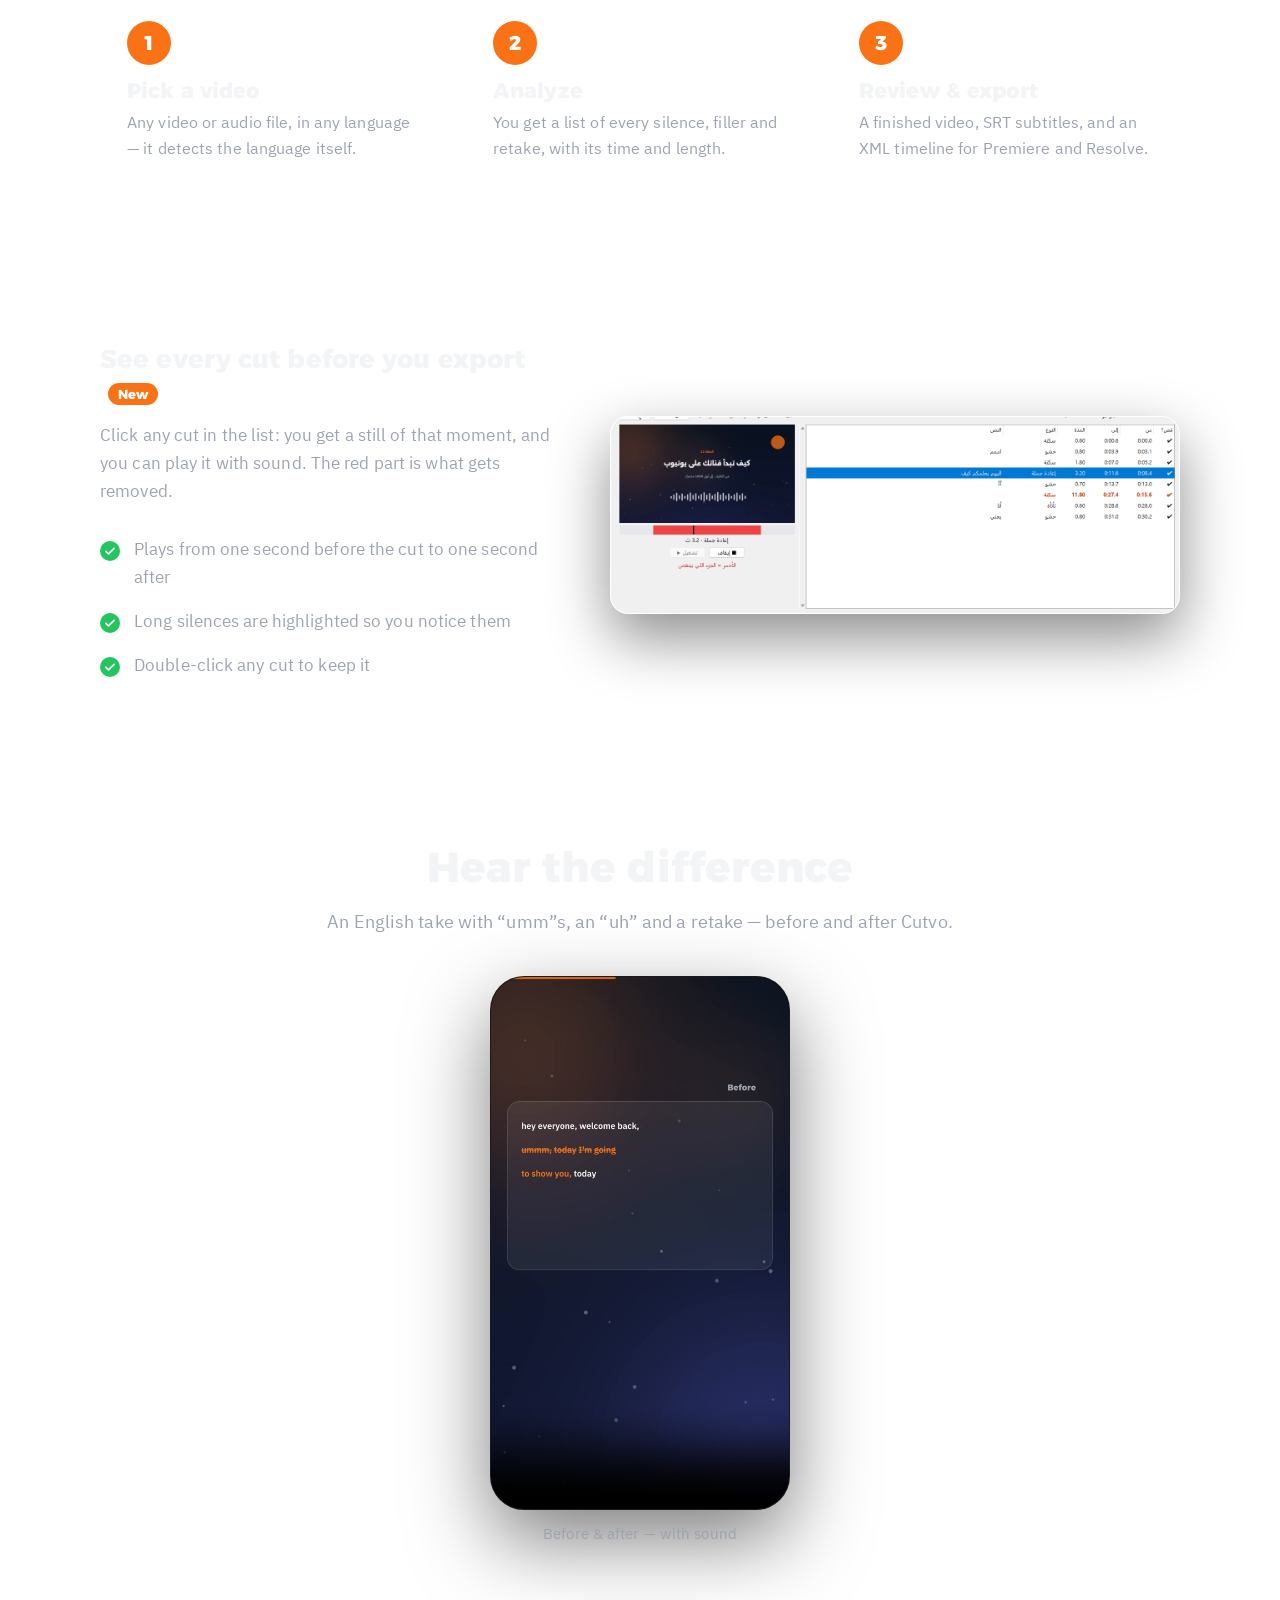
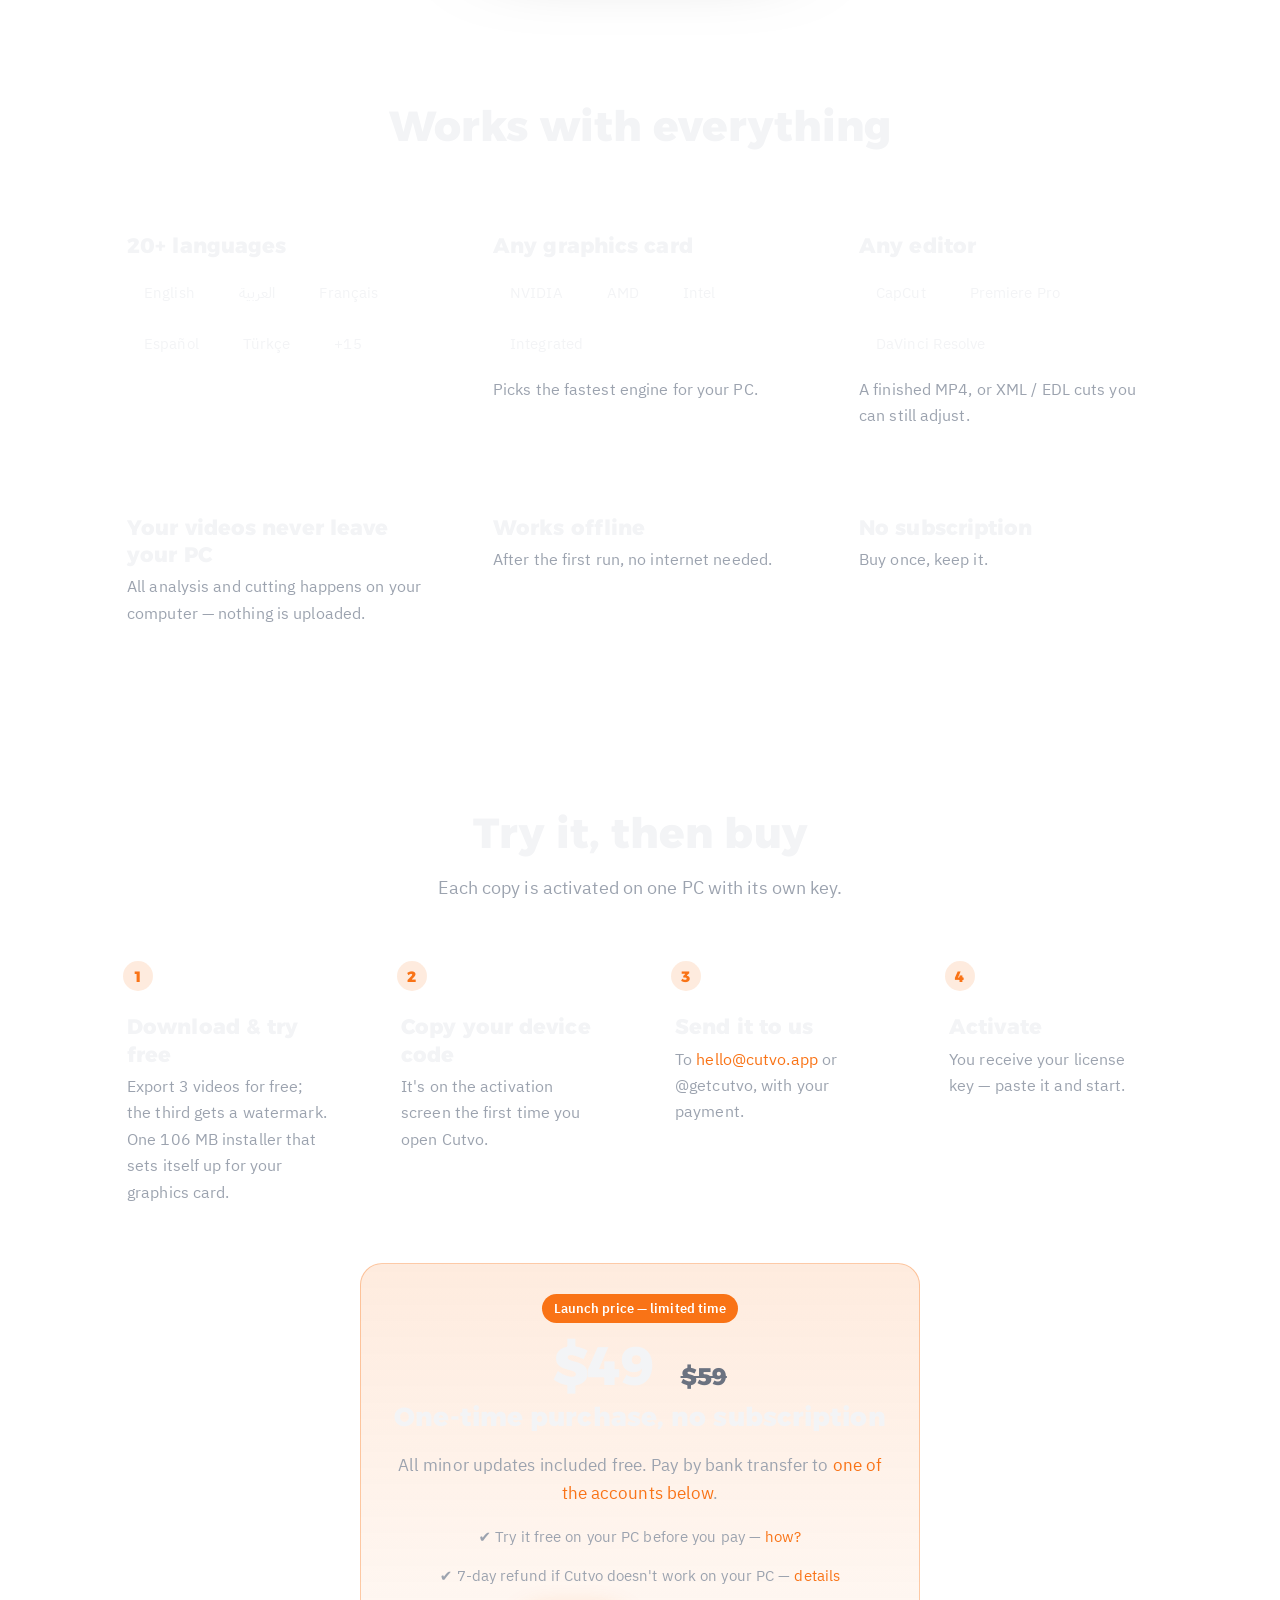
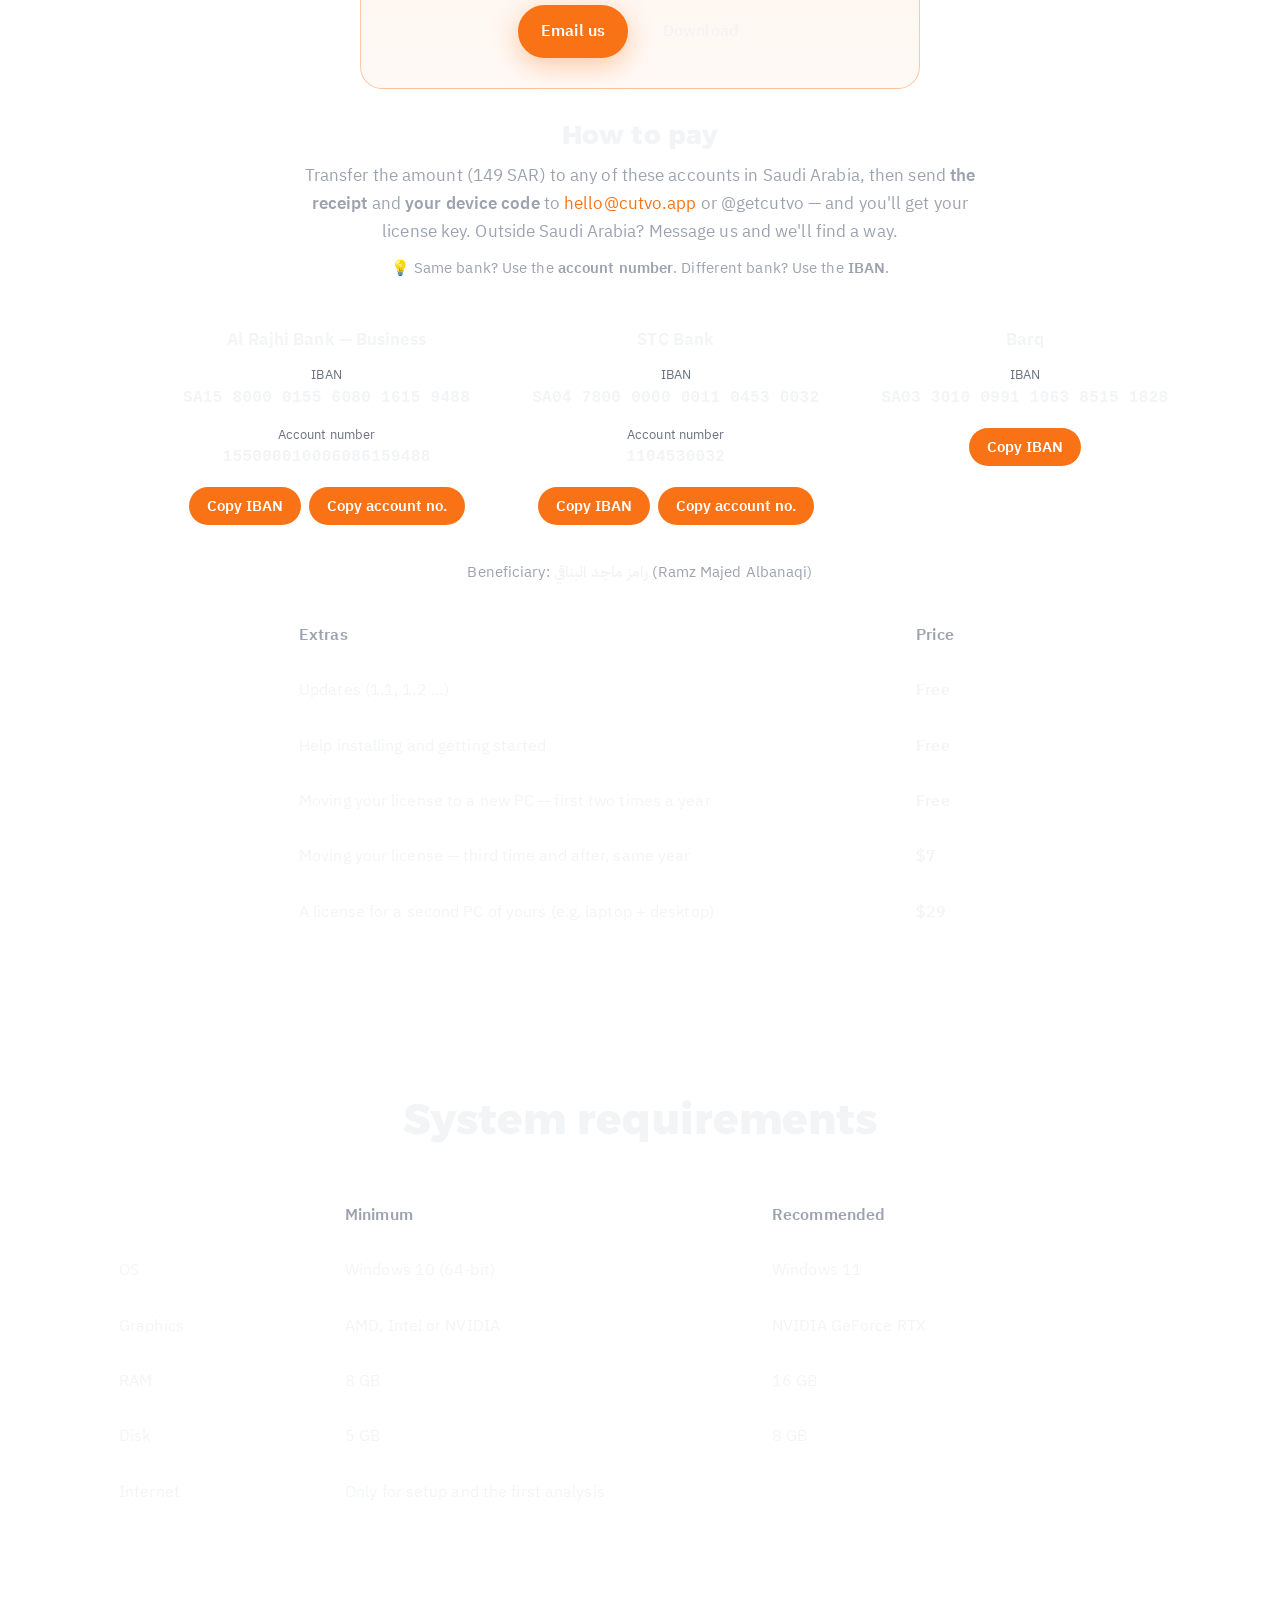
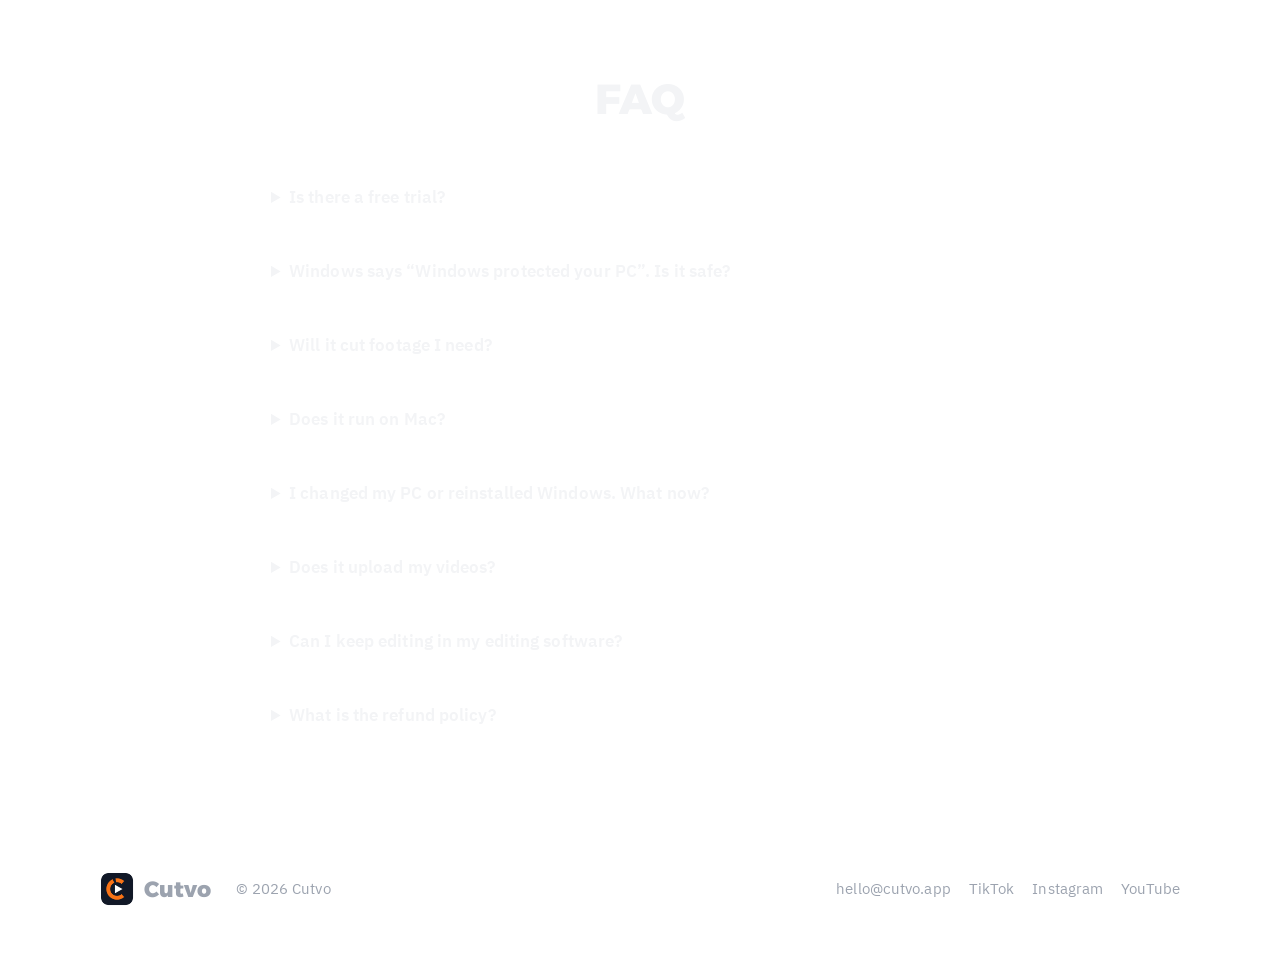
==== commit 707e9e2e: "Add files via upload" ====
--- a/en/index.html
+++ b/en/index.html
@@ -151,13 +151,24 @@
         <span class="launch">Launch price — limited time</span>
         <div class="amount">$49 <s>$59</s></div>
         <h3>One-time purchase, no subscription</h3>
-        <p class="muted">All minor updates included free. To pay, message us — we reply fast.</p>
+        <p class="muted">All minor updates included free. Pay by bank transfer to <a class="orange" href="#pay">one of the accounts below</a>.</p>
         <p class="muted" style="font-size:15px;margin-top:6px">✔ Try it free on your PC before you pay — <a class="orange" href="#trial">how?</a></p>
         <p class="muted" style="font-size:15px;margin-top:6px">✔ 7-day refund if Cutvo doesn't work on your PC — <a class="orange" href="#refund">details</a></p>
         <div class="cta" style="justify-content:center;margin-top:16px">
           <a class="btn btn-primary" href="mailto:hello@cutvo.app?subject=Cutvo%20order">Email us</a>
           <a class="btn btn-ghost" href="https://github.com/cutvo/cutvo/releases/latest/download/Cutvo-Setup.exe">Download</a>
         </div>
+      </div>
+      <div class="pay" id="pay">
+        <h3>How to pay</h3>
+        <p class="muted">Transfer the amount (149 SAR) to any of these accounts in Saudi Arabia, then send <b>the receipt</b> and <b>your device code</b> to <a class="orange" href="mailto:hello@cutvo.app">hello@cutvo.app</a> or @getcutvo — and you'll get your license key. Outside Saudi Arabia? Message us and we'll find a way.</p>
+        <p class="muted" style="font-size:15px">💡 Same bank? Use the <b>account number</b>. Different bank? Use the <b>IBAN</b>.</p>
+        <div class="accounts">
+          <div class="acct"><h4>Al Rajhi Bank — Business</h4><small>IBAN</small><code>SA15 8000 0155 6080 1615 9488</code><small>Account number</small><code>155000010006086159488</code><button class="copy" data-iban="SA1580000155608016159488">Copy IBAN</button> <button class="copy" data-iban="155000010006086159488">Copy account no.</button></div>
+          <div class="acct"><h4>STC Bank</h4><small>IBAN</small><code>SA04 7800 0000 0011 0453 0032</code><small>Account number</small><code>1104530032</code><button class="copy" data-iban="SA0478000000001104530032">Copy IBAN</button> <button class="copy" data-iban="1104530032">Copy account no.</button></div>
+          <div class="acct"><h4>Barq</h4><small>IBAN</small><code>SA03 3010 0991 1063 8515 1828</code><button class="copy" data-iban="SA0330100991106385151828">Copy IBAN</button></div>
+        </div>
+        <p class="muted" style="font-size:15px;margin-top:12px">Beneficiary: <b style="color:var(--text)">رامز ماجد البناقي</b> (Ramz Majed Albanaqi)</p>
       </div>
       <table class="extras">
         <tr><th>Extras</th><th>Price</th></tr>
@@ -232,6 +243,15 @@
   document.querySelectorAll("[data-lang]").forEach(function (a) {
     a.addEventListener("click", function () { try { localStorage.setItem("cutvo-lang", a.dataset.lang); } catch (e) {} });
   });
+  document.querySelectorAll(".copy").forEach(function (b) {
+    var label = b.textContent;
+    b.addEventListener("click", function () {
+      navigator.clipboard.writeText(b.dataset.iban).then(function () {
+        b.textContent = "Copied ✓"; b.classList.add("done");
+        setTimeout(function () { b.textContent = label; b.classList.remove("done"); }, 1800);
+      });
+    });
+  });
 </script>
 </body>
 </html>
--- a/assets/site.css
+++ b/assets/site.css
@@ -100,6 +100,19 @@
 .amount small { font-size: 20px; font-weight: 700; color: var(--muted); }
 .amount s { font-size: 24px; color: var(--dim); font-weight: 700; margin-inline-start: 10px; }
 .launch { display: inline-block; padding: 4px 12px; border-radius: 999px; background: var(--orange); color: #fff; font-size: 13px; font-weight: 700; }
+.pay { max-width: 960px; margin: 30px auto 0; text-align: center; }
+.pay h3 { font-size: 26px; }
+.pay > p { max-width: 680px; margin: 10px auto 0; }
+.accounts { display: grid; grid-template-columns: repeat(3, 1fr); gap: 16px; margin-top: 22px; }
+.acct { padding: 22px; border-radius: var(--radius); background: var(--card); border: 1px solid var(--line); }
+.acct h4 { margin: 0 0 10px; font-size: 17px; }
+.acct code { display: block; direction: ltr; font: 600 16px/1.5 ui-monospace, Consolas, monospace; color: var(--text);
+             letter-spacing: .3px; margin-bottom: 14px; white-space: nowrap; }
+.acct small { display: block; color: var(--dim); font-size: 13px; }
+.acct .copy { margin: 4px 2px 0; }
+.copy { font: 600 15px "Plex Arabic", sans-serif; color: #fff; background: var(--orange); border: 0; border-radius: 999px;
+        padding: 8px 18px; cursor: pointer; }
+.copy.done { background: var(--green); }
 .extras { max-width: 720px; margin: 22px auto 0; }
 .extras td:last-child { white-space: nowrap; color: var(--text); font-weight: 600; }
 
@@ -124,11 +137,12 @@
   .hero p.lead { margin-inline: auto; }
   .cta { justify-content: center; }
   .g4, .buy { grid-template-columns: repeat(2, 1fr); }
+  .accounts { grid-template-columns: 1fr; max-width: 460px; margin-inline: auto; }
   .g3 { grid-template-columns: 1fr; }
 }
 @media (max-width: 560px) {
   body { font-size: 16px; }
-  .g4, .g2, .buy, .stats { grid-template-columns: 1fr; }
+  .g4, .g2, .buy, .stats, .accounts { grid-template-columns: 1fr; }
   .bar .btn { padding: 9px 16px; font-size: 14px; }
   section { padding: 56px 0; }
 }
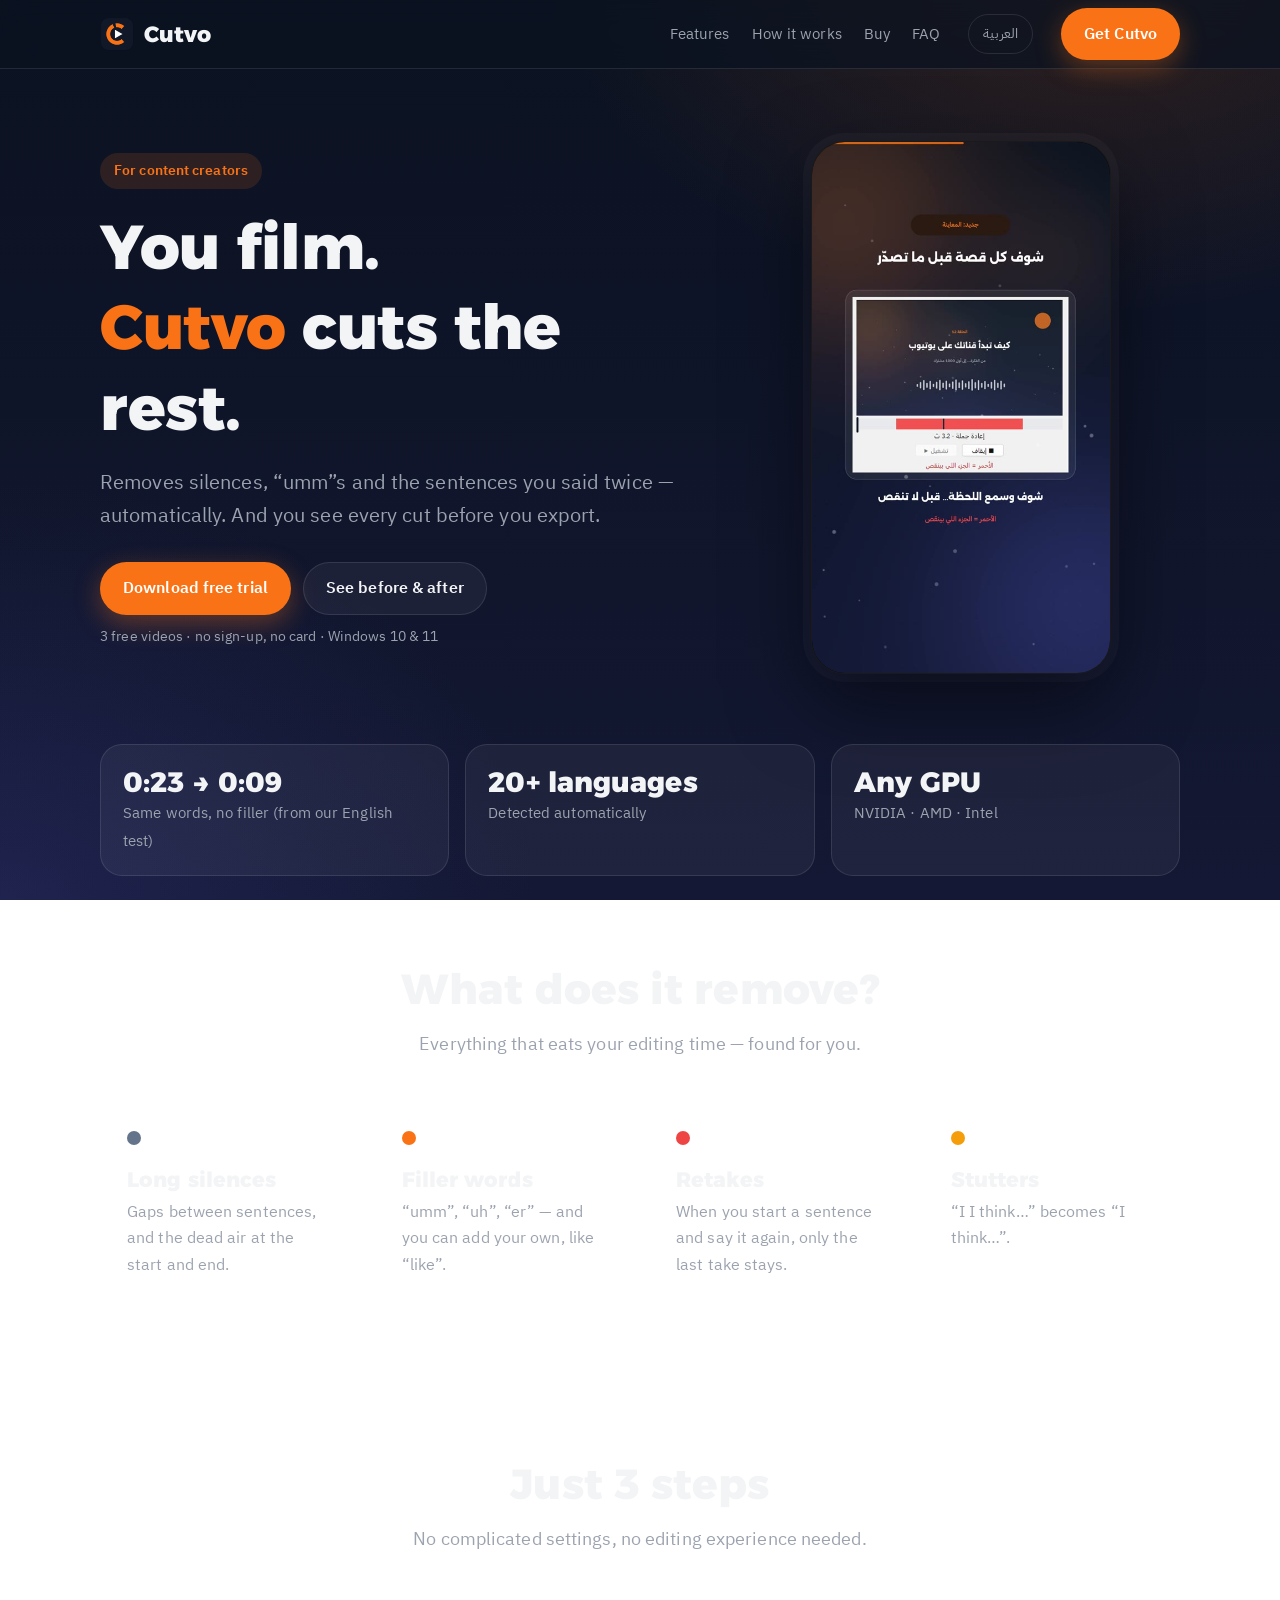
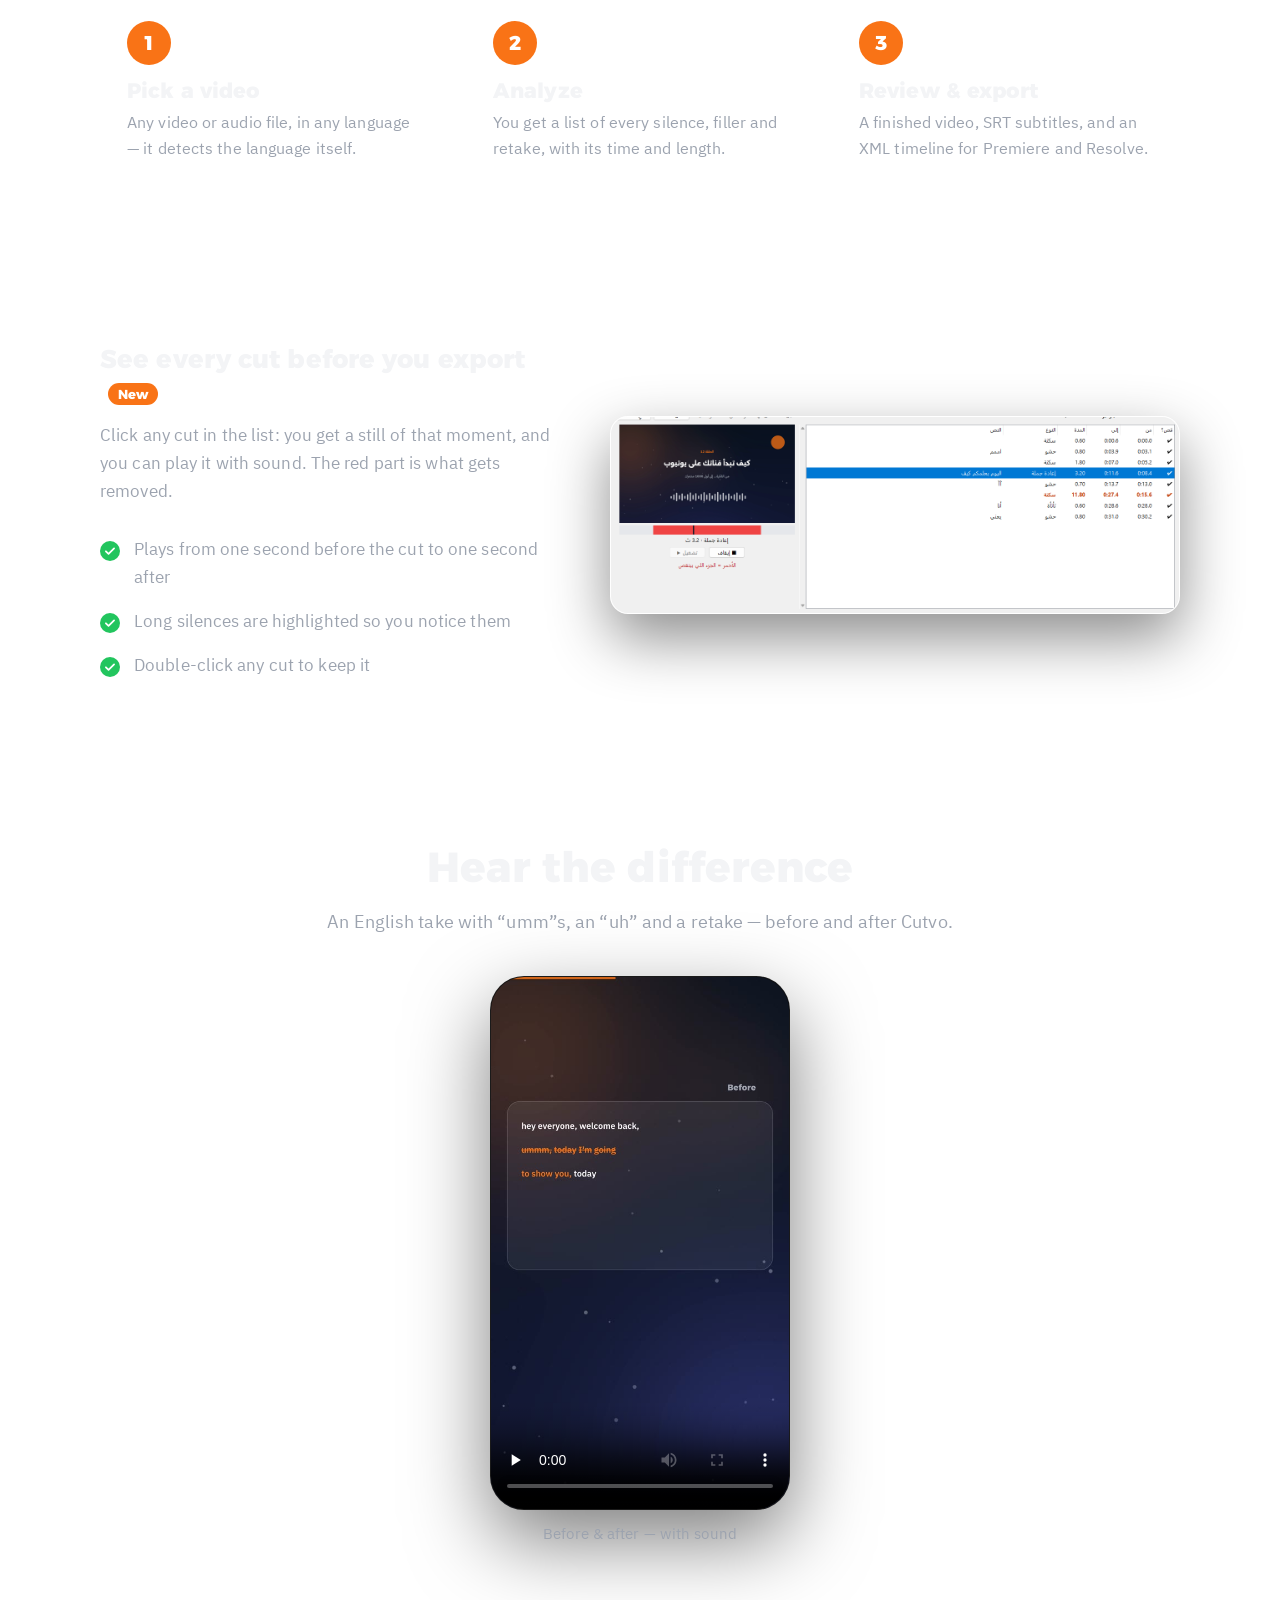
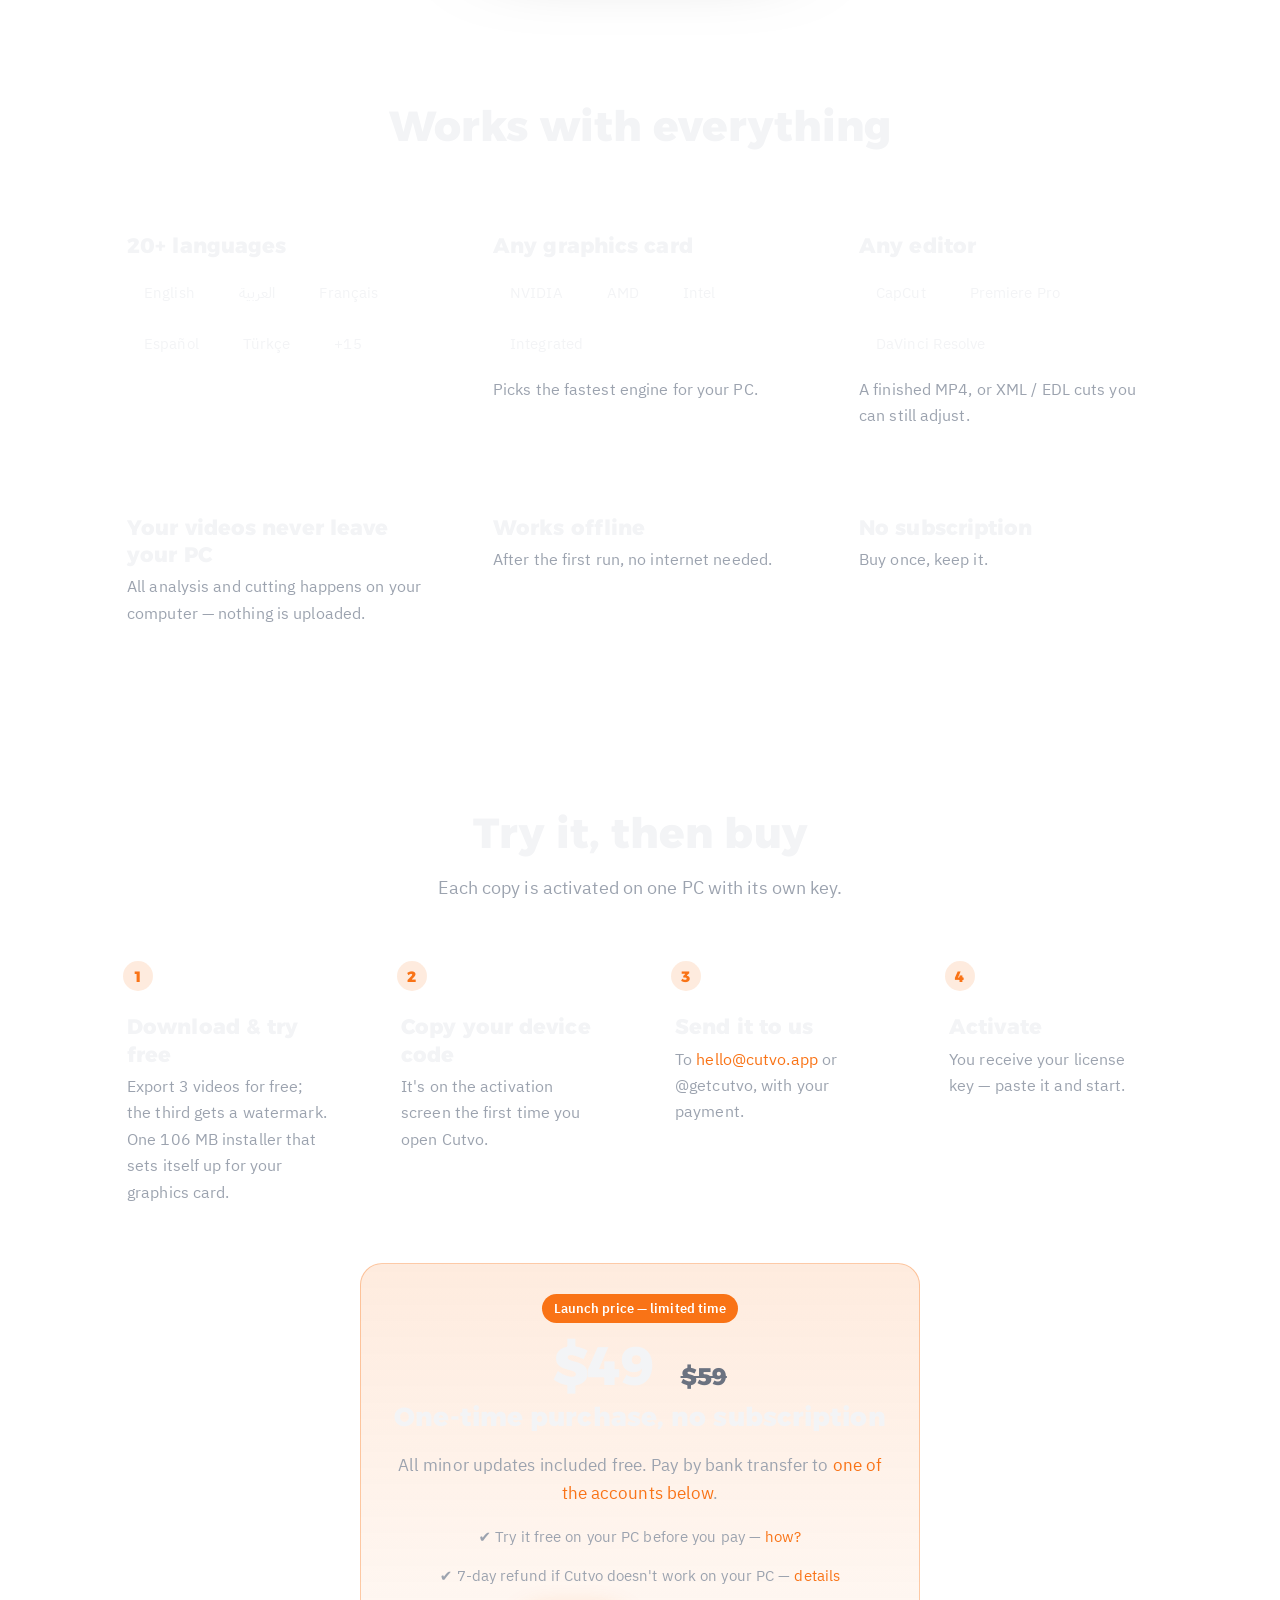
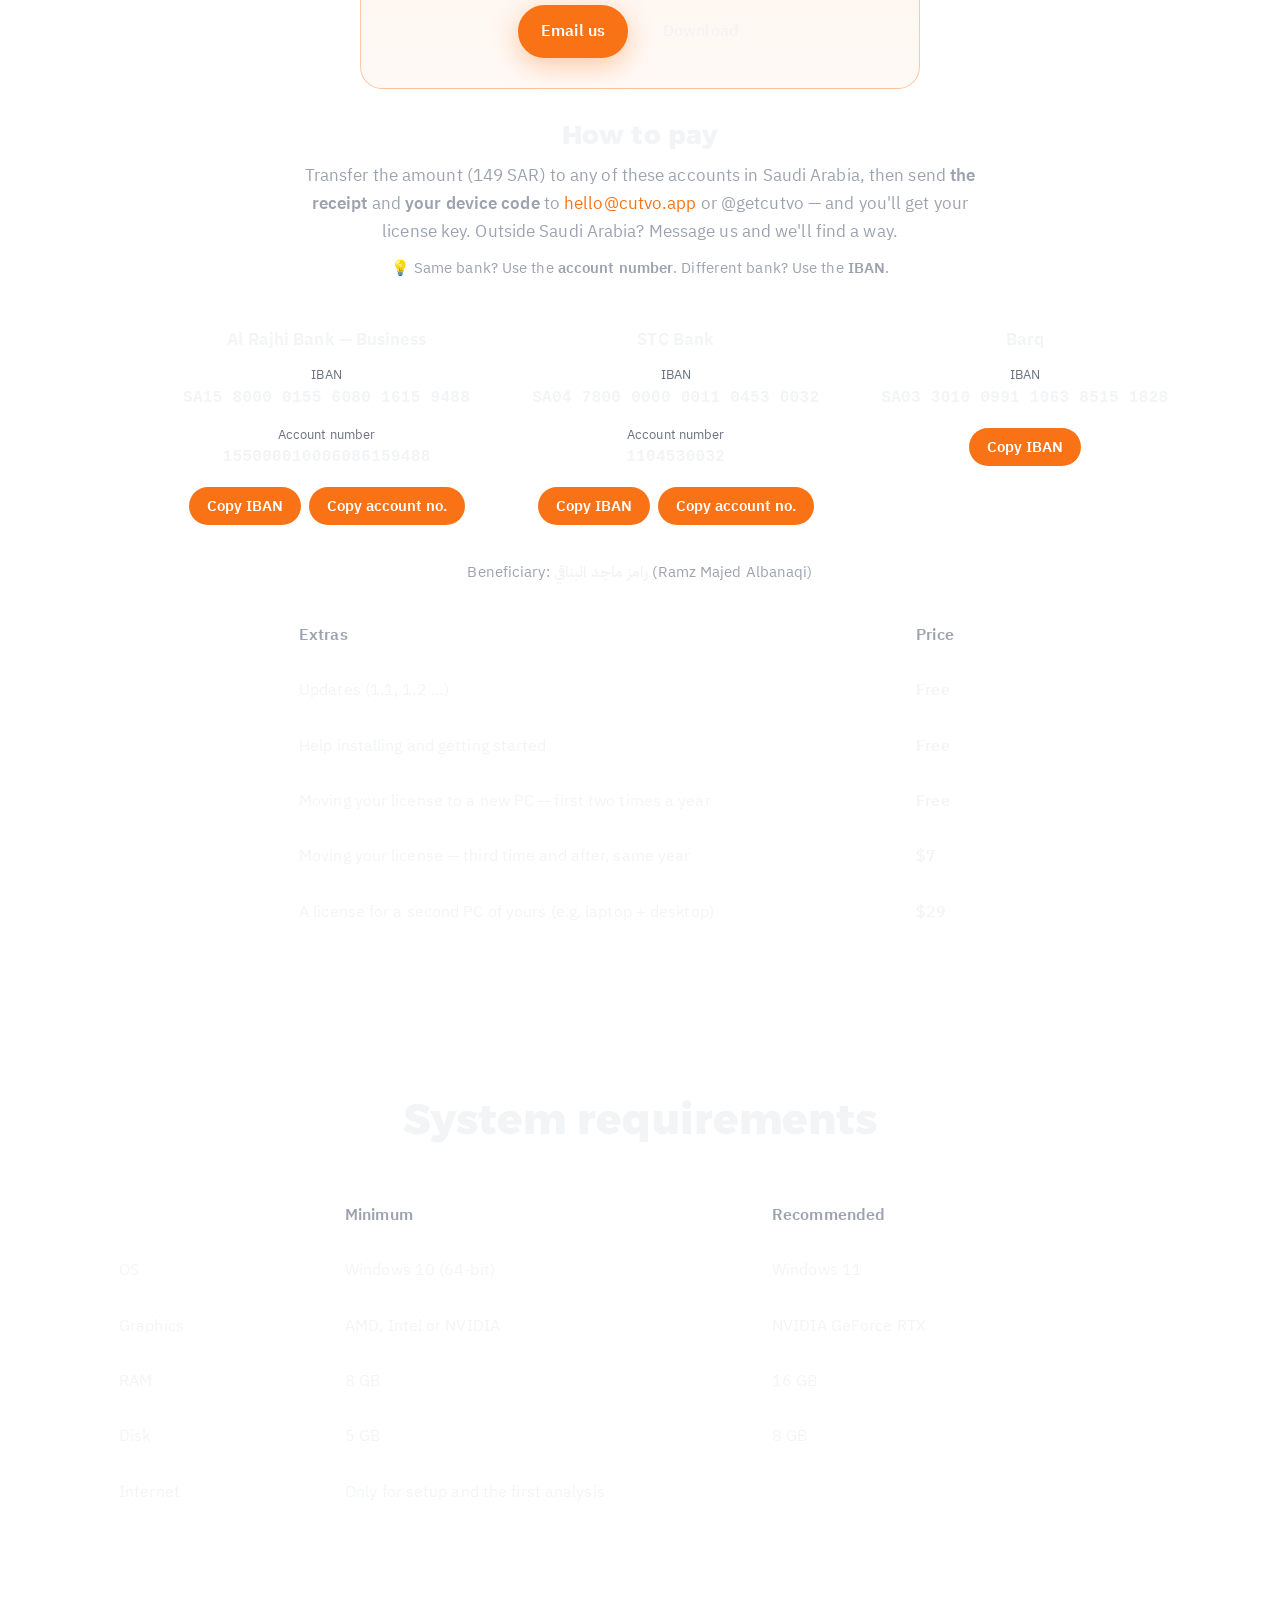
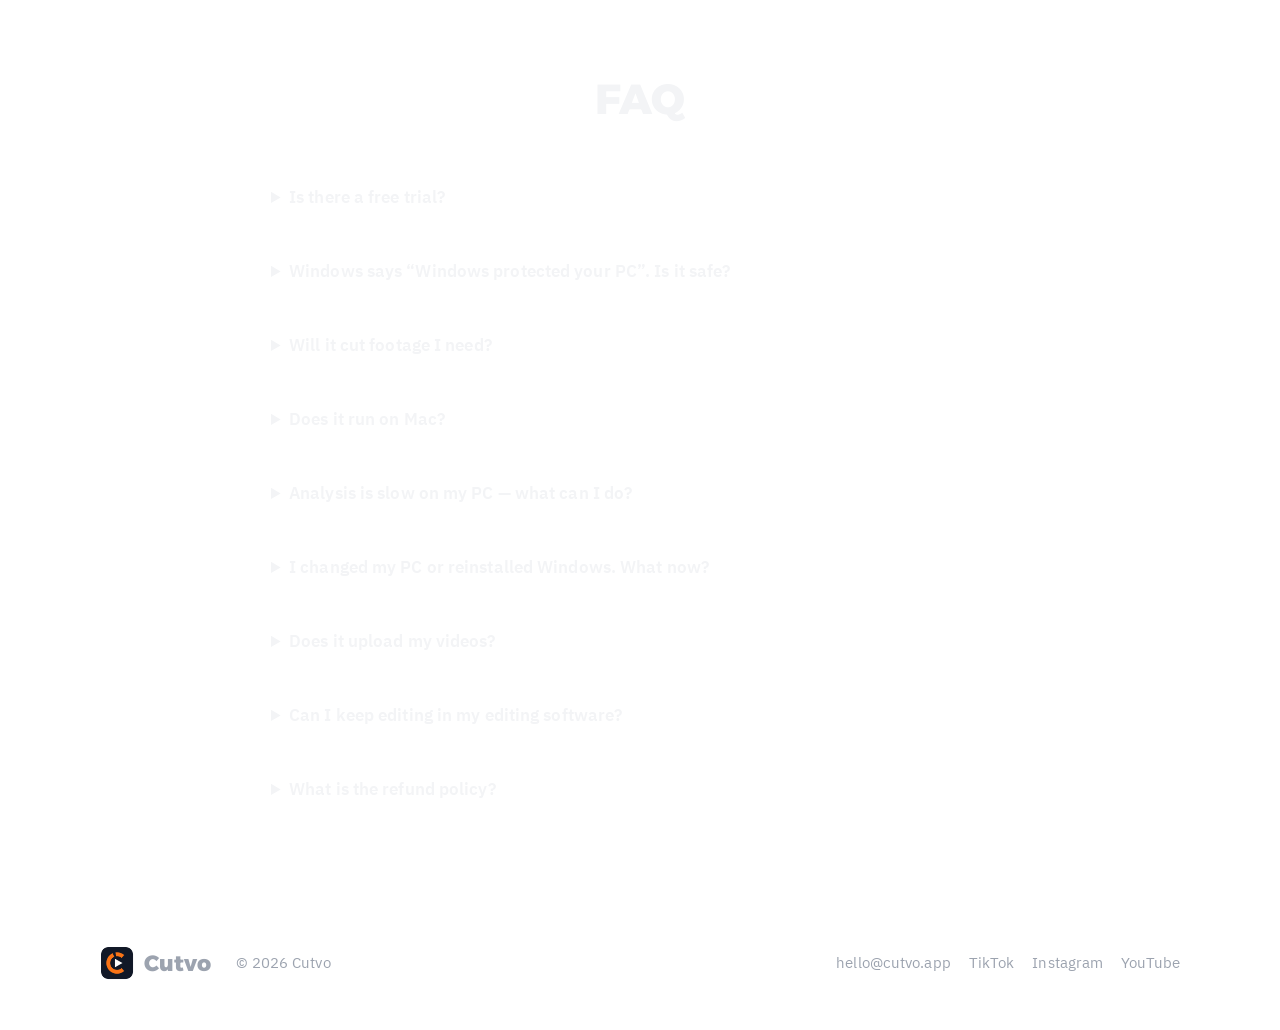
==== commit 32518641: "Add files via upload" ====
--- a/en/index.html
+++ b/en/index.html
@@ -208,6 +208,7 @@
       <details><summary>Windows says “Windows protected your PC”. Is it safe?</summary><p>Yes. The message appears because Cutvo is new. Click “More info”, then “Run anyway”.</p></details>
       <details><summary>Will it cut footage I need?</summary><p>Cutvo only suggests cuts — you preview each one and can keep any of them before exporting.</p></details>
       <details><summary>Does it run on Mac?</summary><p>Windows 10 and 11 only, for now.</p></details>
+      <details><summary>Analysis is slow on my PC — what can I do?</summary><p>If your PC has no NVIDIA card, switch the <b>Model</b> at the top of the app from large-v3 to <b>large-v3-turbo</b>. Analysis gets more than twice as fast, with nearly the same accuracy. The first run downloads the new model (about 1.6 GB).</p></details>
       <details><summary>I changed my PC or reinstalled Windows. What now?</summary><p>Send us your new device code and we'll send a key for it. Once the new PC is activated, <b>the old key is cancelled automatically</b> and Cutvo stops on the old PC the next time it goes online — a license works on one PC only, never two at once. Moving is free twice a year, then $7 each time.</p></details>
       <details><summary>Does it upload my videos?</summary><p>No. Everything happens on your PC. The internet is only used once, to download the speech-recognition model.</p></details>
       <details><summary>Can I keep editing in my editing software?</summary><p>Of course. Cutvo exports:</p>
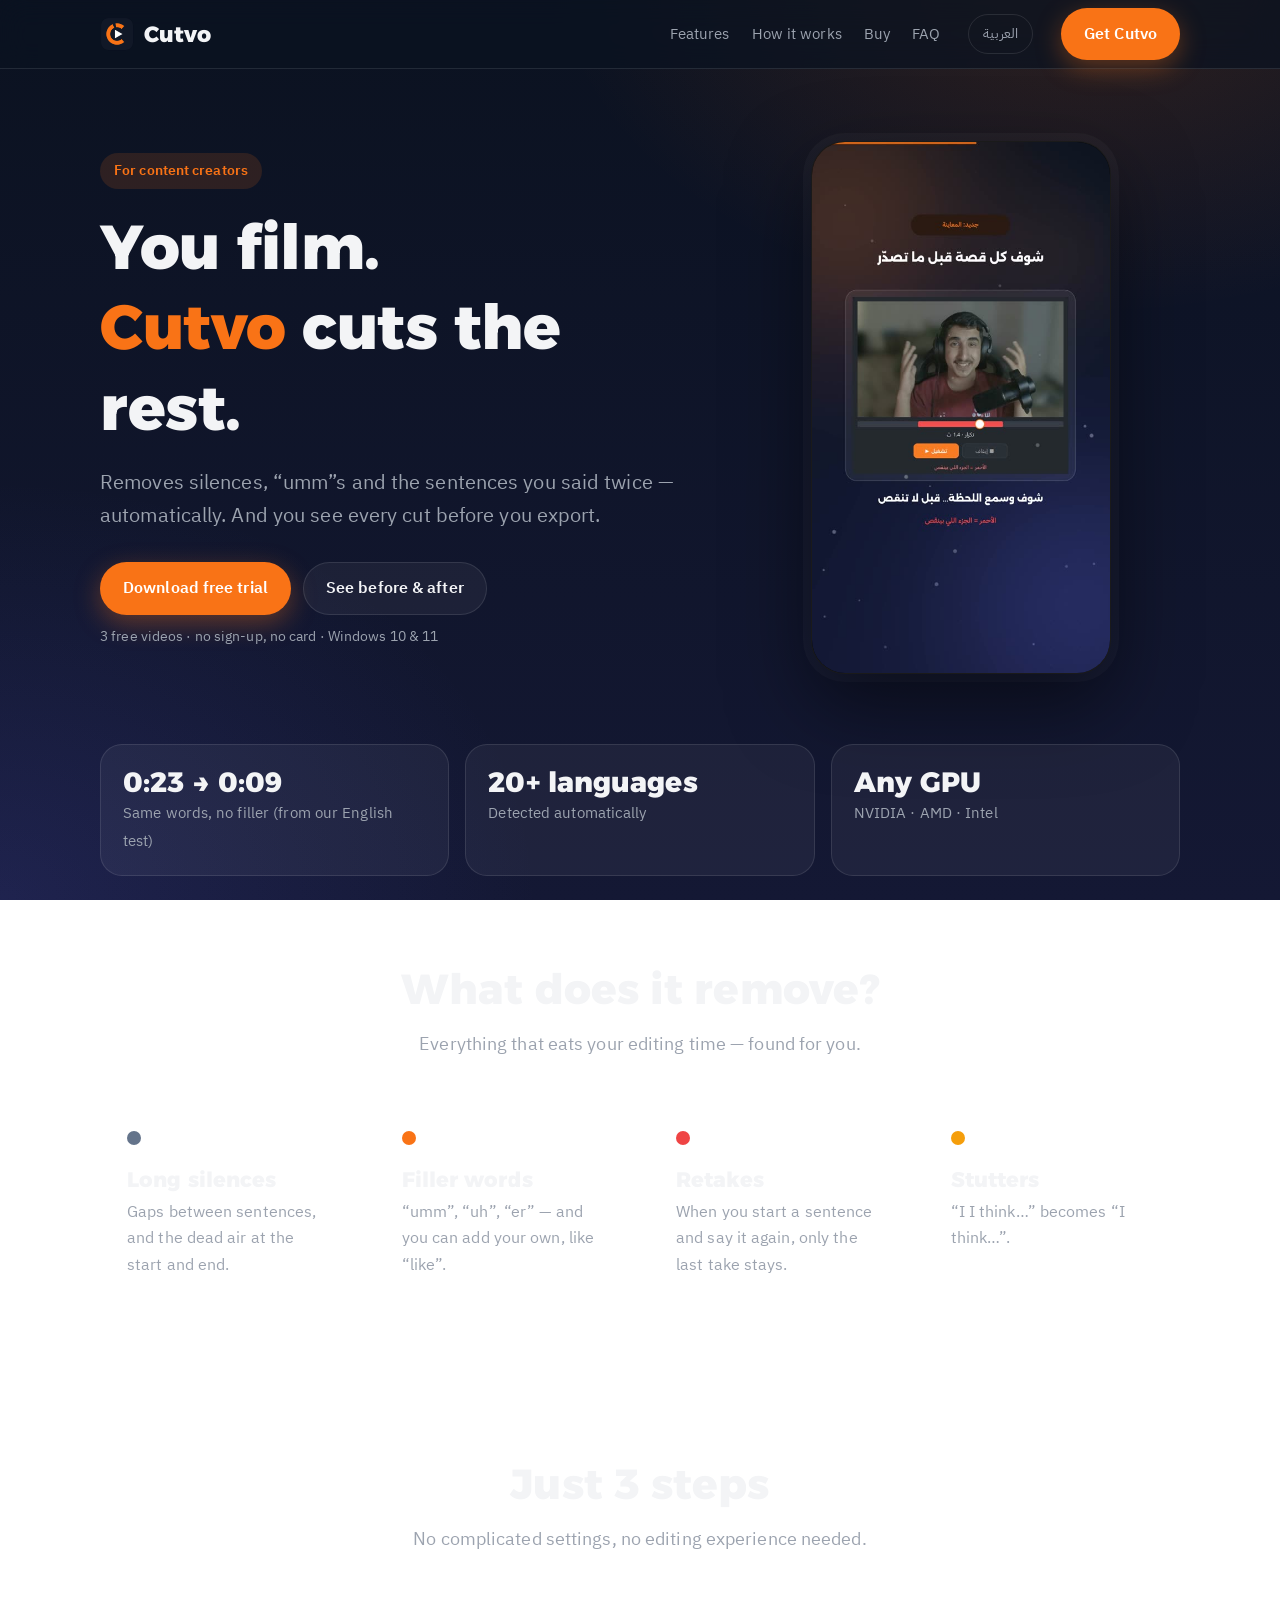
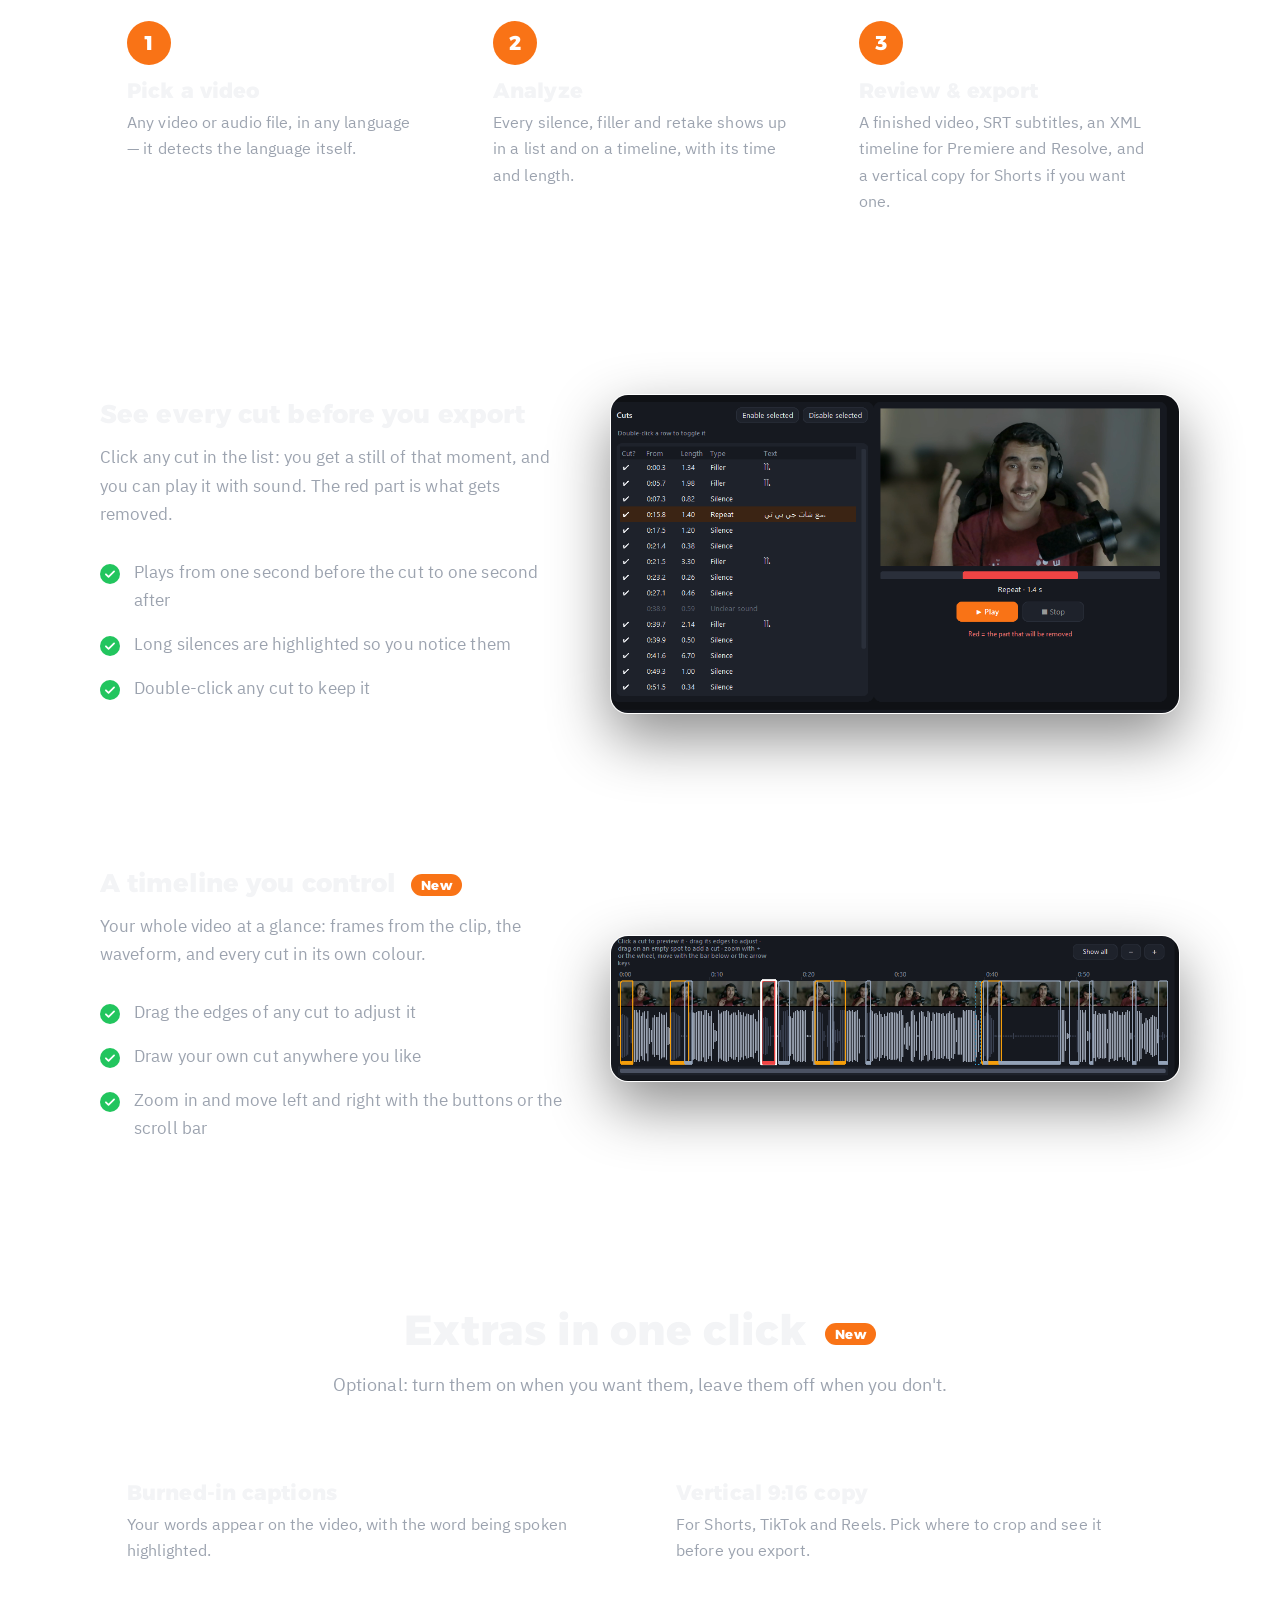
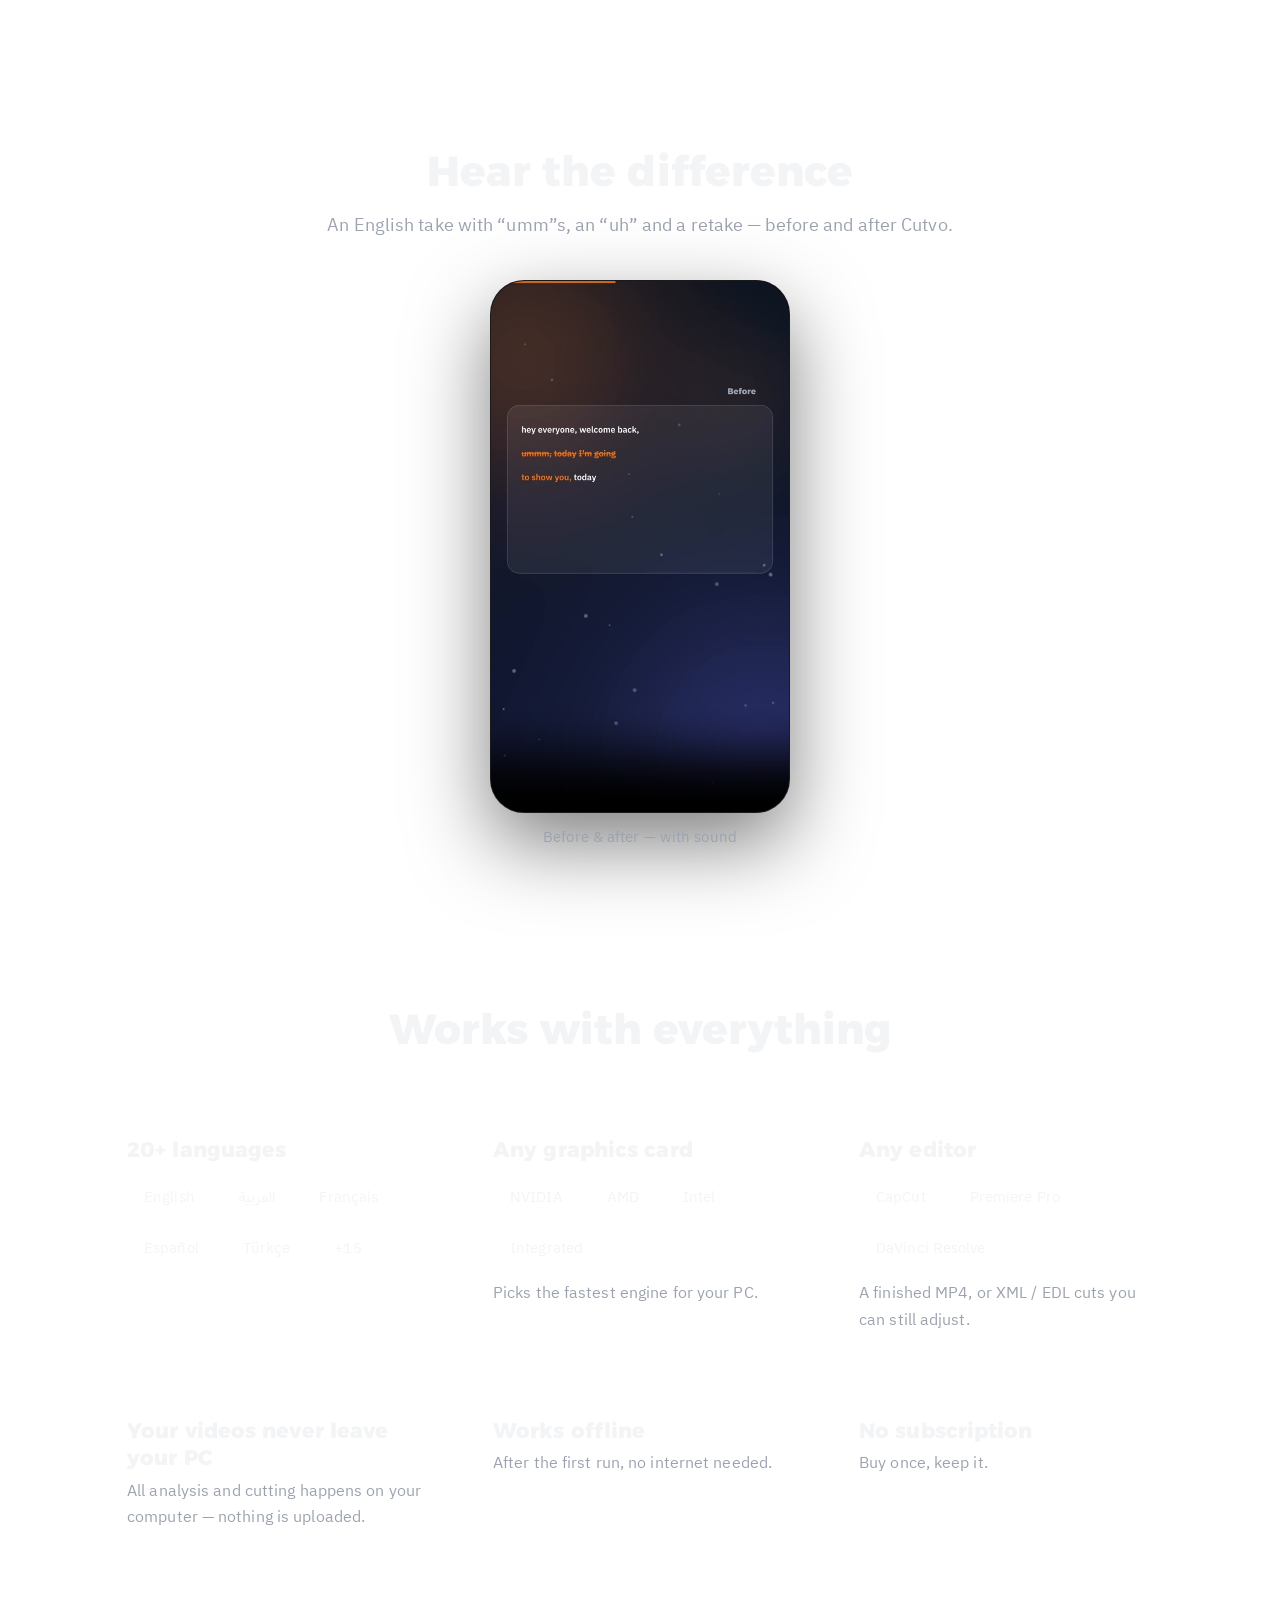
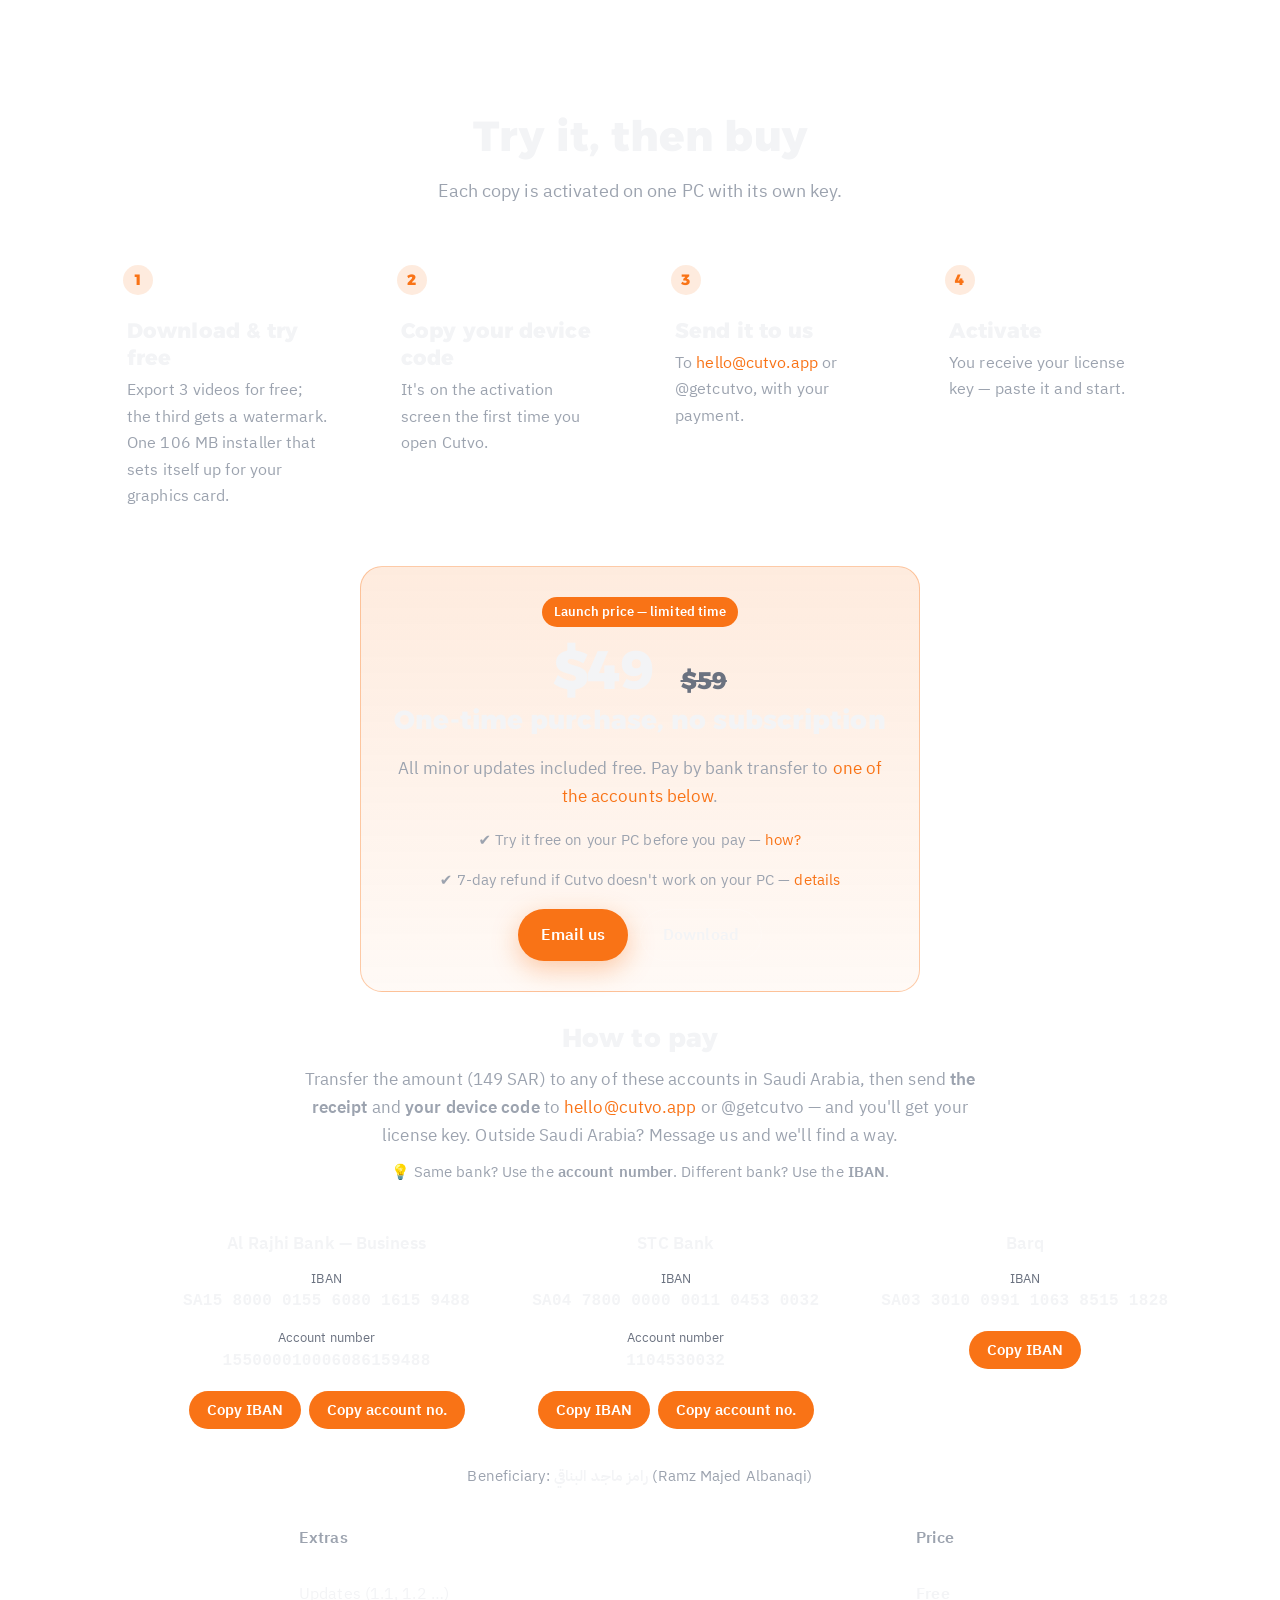
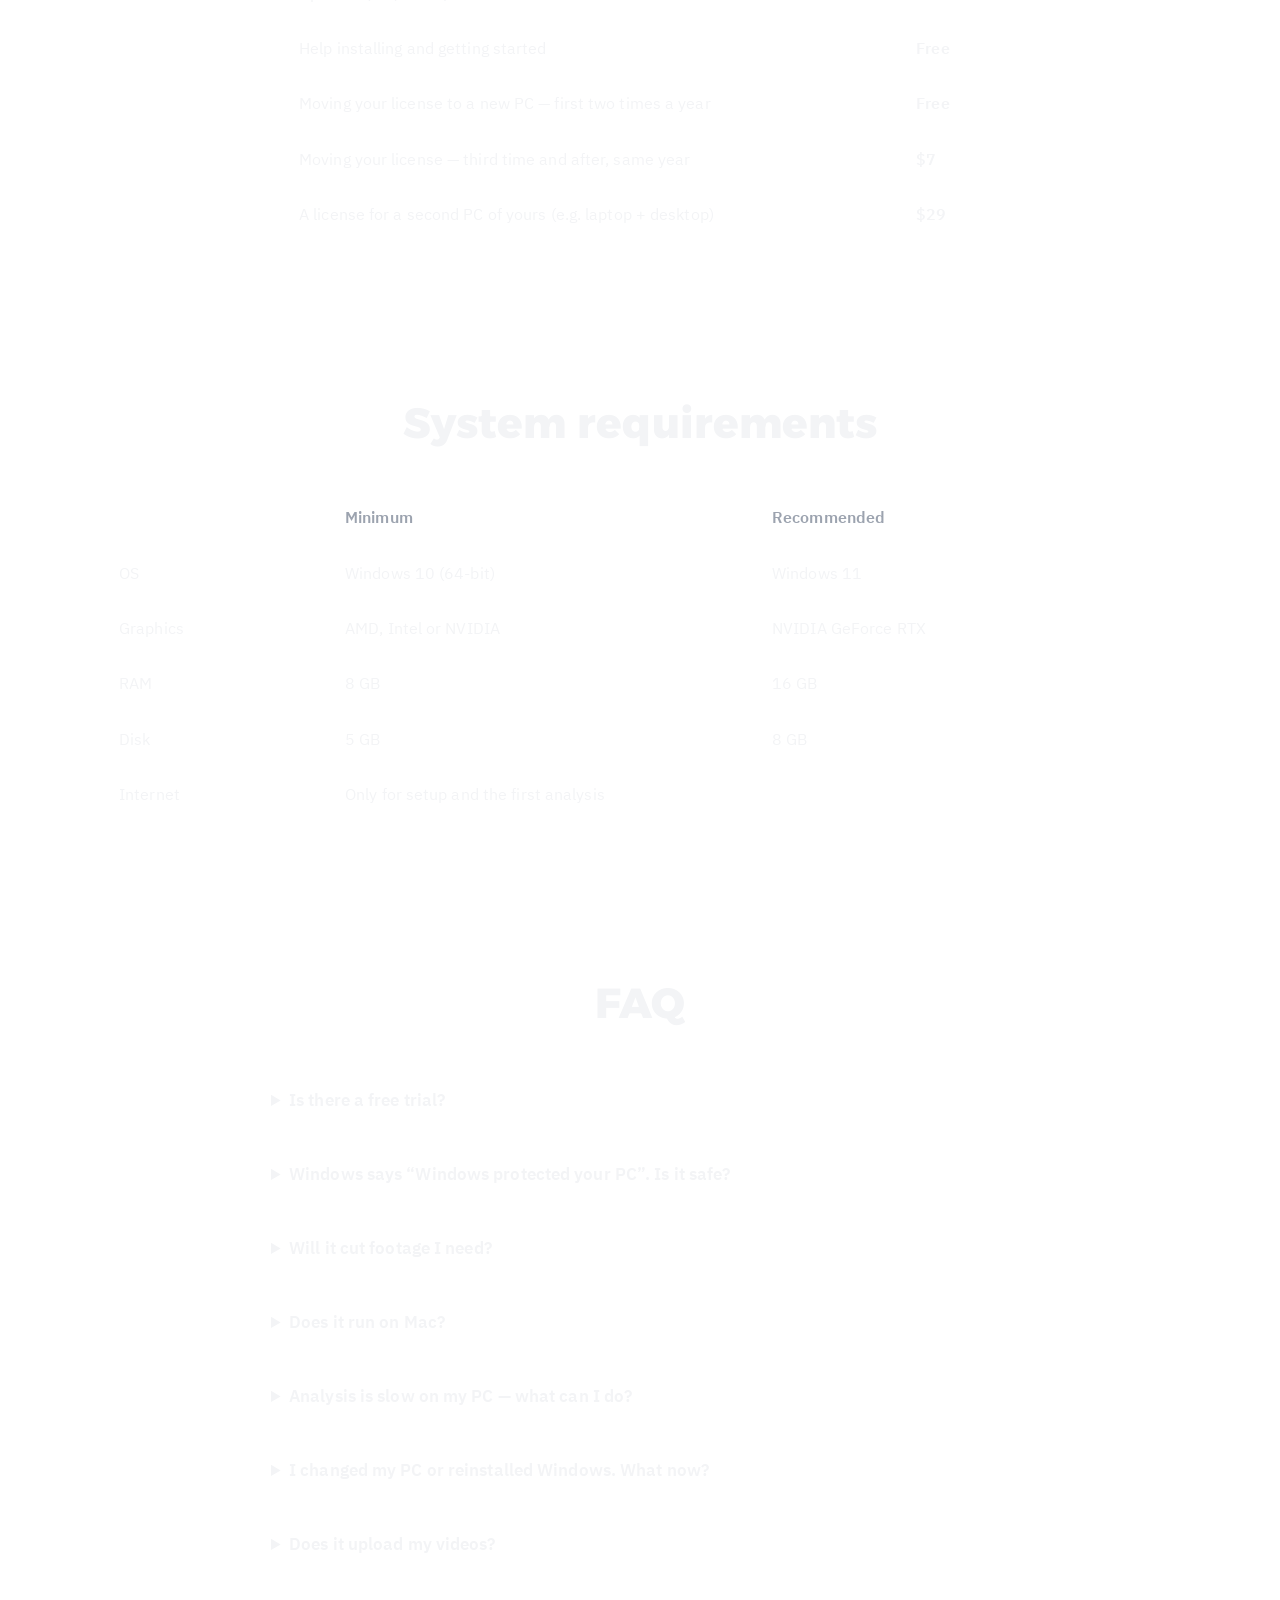
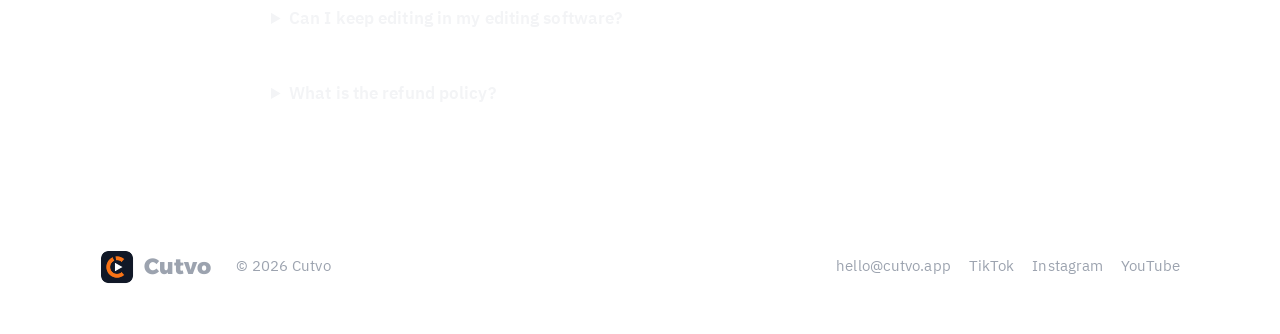
==== commit 8693829f: "Add files via upload" ====
--- a/en/index.html
+++ b/en/index.html
@@ -83,8 +83,8 @@
       </div>
       <div class="grid g3 steps">
         <div class="card"><div class="num">1</div><h3>Pick a video</h3><p>Any video or audio file, in any language — it detects the language itself.</p></div>
-        <div class="card"><div class="num">2</div><h3>Analyze</h3><p>You get a list of every silence, filler and retake, with its time and length.</p></div>
-        <div class="card"><div class="num">3</div><h3>Review &amp; export</h3><p>A finished video, SRT subtitles, and an XML timeline for Premiere and Resolve.</p></div>
+        <div class="card"><div class="num">2</div><h3>Analyze</h3><p>Every silence, filler and retake shows up in a list and on a timeline, with its time and length.</p></div>
+        <div class="card"><div class="num">3</div><h3>Review &amp; export</h3><p>A finished video, SRT subtitles, an XML timeline for Premiere and Resolve, and a vertical copy for Shorts if you want one.</p></div>
       </div>
     </div>
   </section>
@@ -92,7 +92,7 @@
   <section>
     <div class="wrap feature">
       <div>
-        <h2>See every cut before you export <span class="new">New</span></h2>
+        <h2>See every cut before you export</h2>
         <p class="muted" style="margin-top:14px">Click any cut in the list: you get a still of that moment, and you can play it with sound. The red part is what gets removed.</p>
         <ul class="ticks">
           <li>Plays from one second before the cut to one second after</li>
@@ -100,7 +100,35 @@
           <li>Double-click any cut to keep it</li>
         </ul>
       </div>
-      <div class="shot"><img src="../assets/img/app-preview.png" alt="The cut preview inside Cutvo" loading="lazy"></div>
+      <div class="shot"><img src="../assets/img/app-preview-en.png" alt="The cut preview inside Cutvo" loading="lazy"></div>
+    </div>
+  </section>
+
+  <section>
+    <div class="wrap feature">
+      <div>
+        <h2>A timeline you control <span class="new">New</span></h2>
+        <p class="muted" style="margin-top:14px">Your whole video at a glance: frames from the clip, the waveform, and every cut in its own colour.</p>
+        <ul class="ticks">
+          <li>Drag the edges of any cut to adjust it</li>
+          <li>Draw your own cut anywhere you like</li>
+          <li>Zoom in and move left and right with the buttons or the scroll bar</li>
+        </ul>
+      </div>
+      <div class="shot"><img src="../assets/img/app-timeline-en.png" alt="The timeline inside Cutvo" loading="lazy"></div>
+    </div>
+  </section>
+
+  <section>
+    <div class="wrap">
+      <div class="head">
+        <h2>Extras in one click <span class="new">New</span></h2>
+        <p>Optional: turn them on when you want them, leave them off when you don't.</p>
+      </div>
+      <div class="grid g2">
+        <div class="card"><h3>Burned-in captions</h3><p>Your words appear on the video, with the word being spoken highlighted.</p></div>
+        <div class="card"><h3>Vertical 9:16 copy</h3><p>For Shorts, TikTok and Reels. Pick where to crop and see it before you export.</p></div>
+      </div>
     </div>
   </section>
 
@@ -208,7 +236,7 @@
       <details><summary>Windows says “Windows protected your PC”. Is it safe?</summary><p>Yes. The message appears because Cutvo is new. Click “More info”, then “Run anyway”.</p></details>
       <details><summary>Will it cut footage I need?</summary><p>Cutvo only suggests cuts — you preview each one and can keep any of them before exporting.</p></details>
       <details><summary>Does it run on Mac?</summary><p>Windows 10 and 11 only, for now.</p></details>
-      <details><summary>Analysis is slow on my PC — what can I do?</summary><p>If your PC has no NVIDIA card, switch the <b>Model</b> at the top of the app from large-v3 to <b>large-v3-turbo</b>. Analysis gets more than twice as fast, with nearly the same accuracy. The first run downloads the new model (about 1.6 GB).</p></details>
+      <details><summary>Analysis is slow on my PC — what can I do?</summary><p>If your PC has no NVIDIA card, open <b>Advanced</b> in the app and switch the <b>Model</b> from large-v3 to <b>large-v3-turbo</b>. Analysis gets more than twice as fast, with nearly the same accuracy. The first run downloads the new model (about 1.6 GB).</p></details>
       <details><summary>I changed my PC or reinstalled Windows. What now?</summary><p>Send us your new device code and we'll send a key for it. Once the new PC is activated, <b>the old key is cancelled automatically</b> and Cutvo stops on the old PC the next time it goes online — a license works on one PC only, never two at once. Moving is free twice a year, then $7 each time.</p></details>
       <details><summary>Does it upload my videos?</summary><p>No. Everything happens on your PC. The internet is only used once, to download the speech-recognition model.</p></details>
       <details><summary>Can I keep editing in my editing software?</summary><p>Of course. Cutvo exports:</p>
